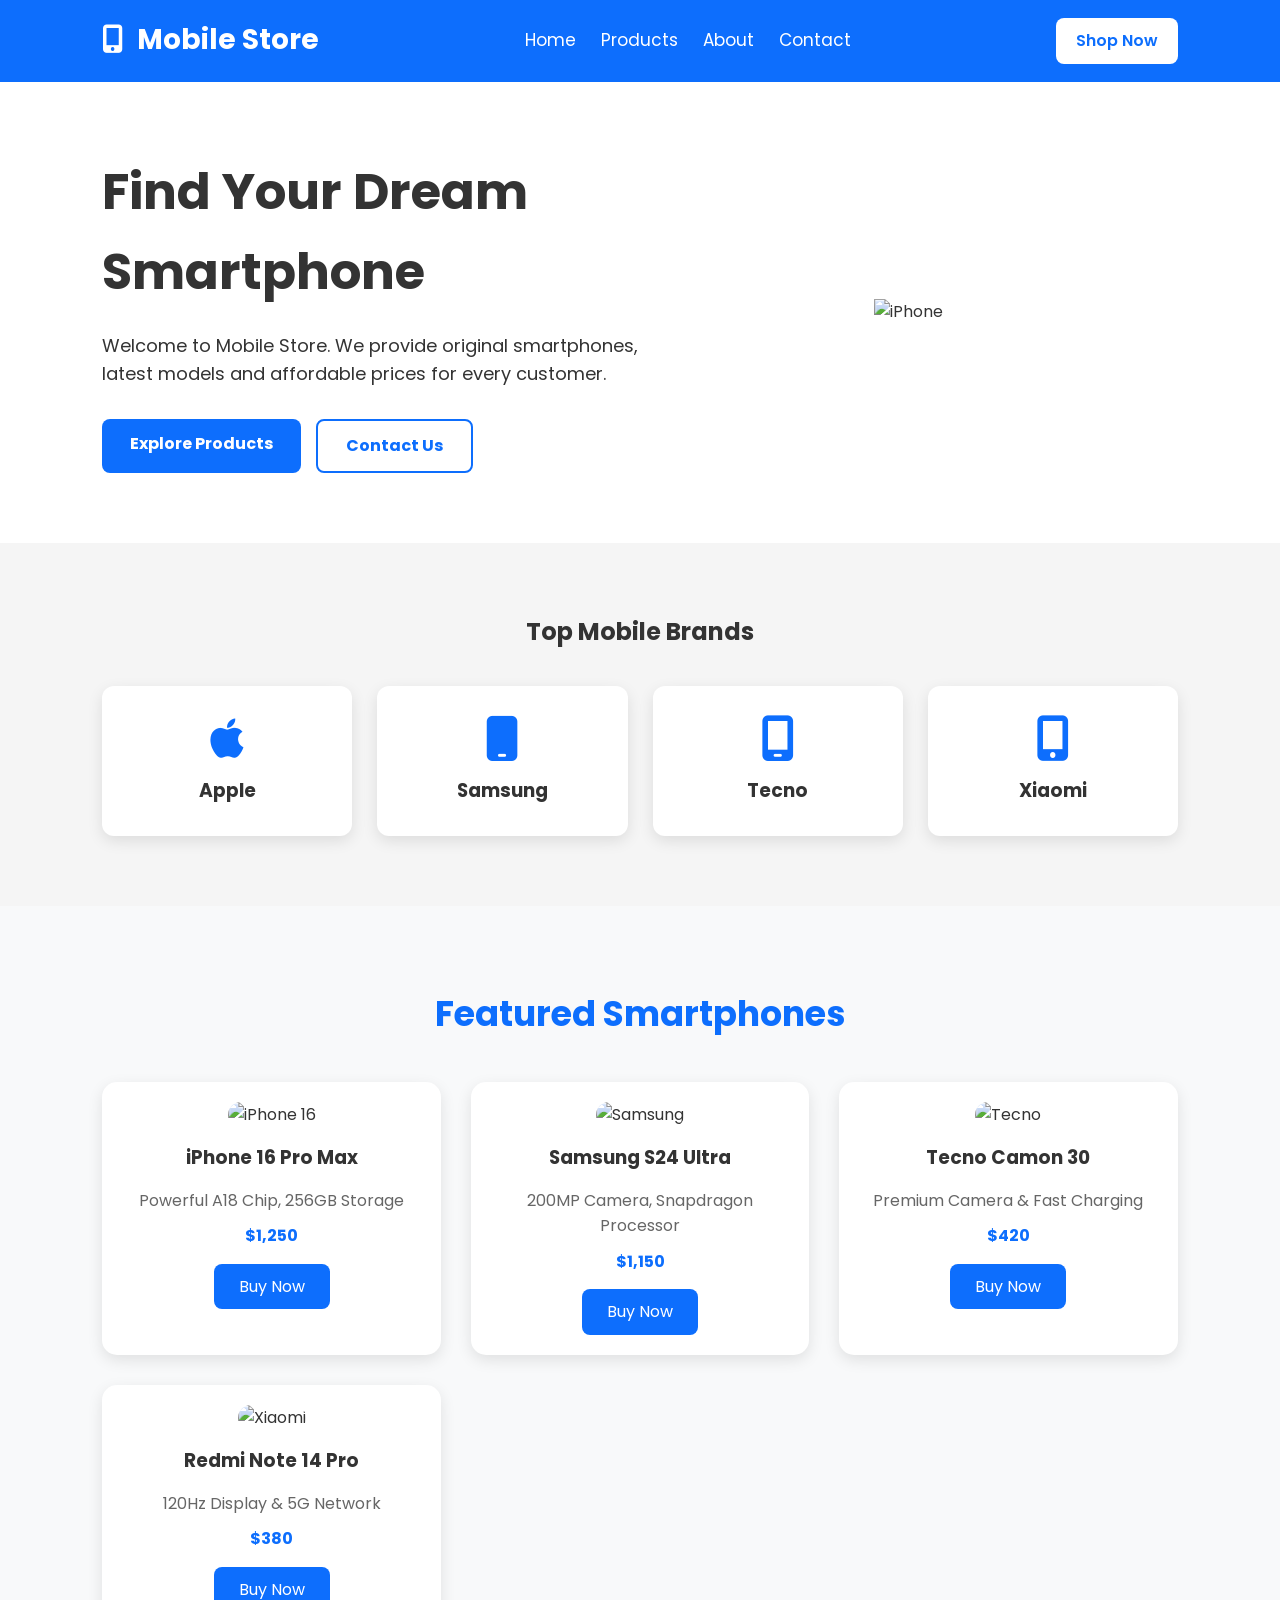
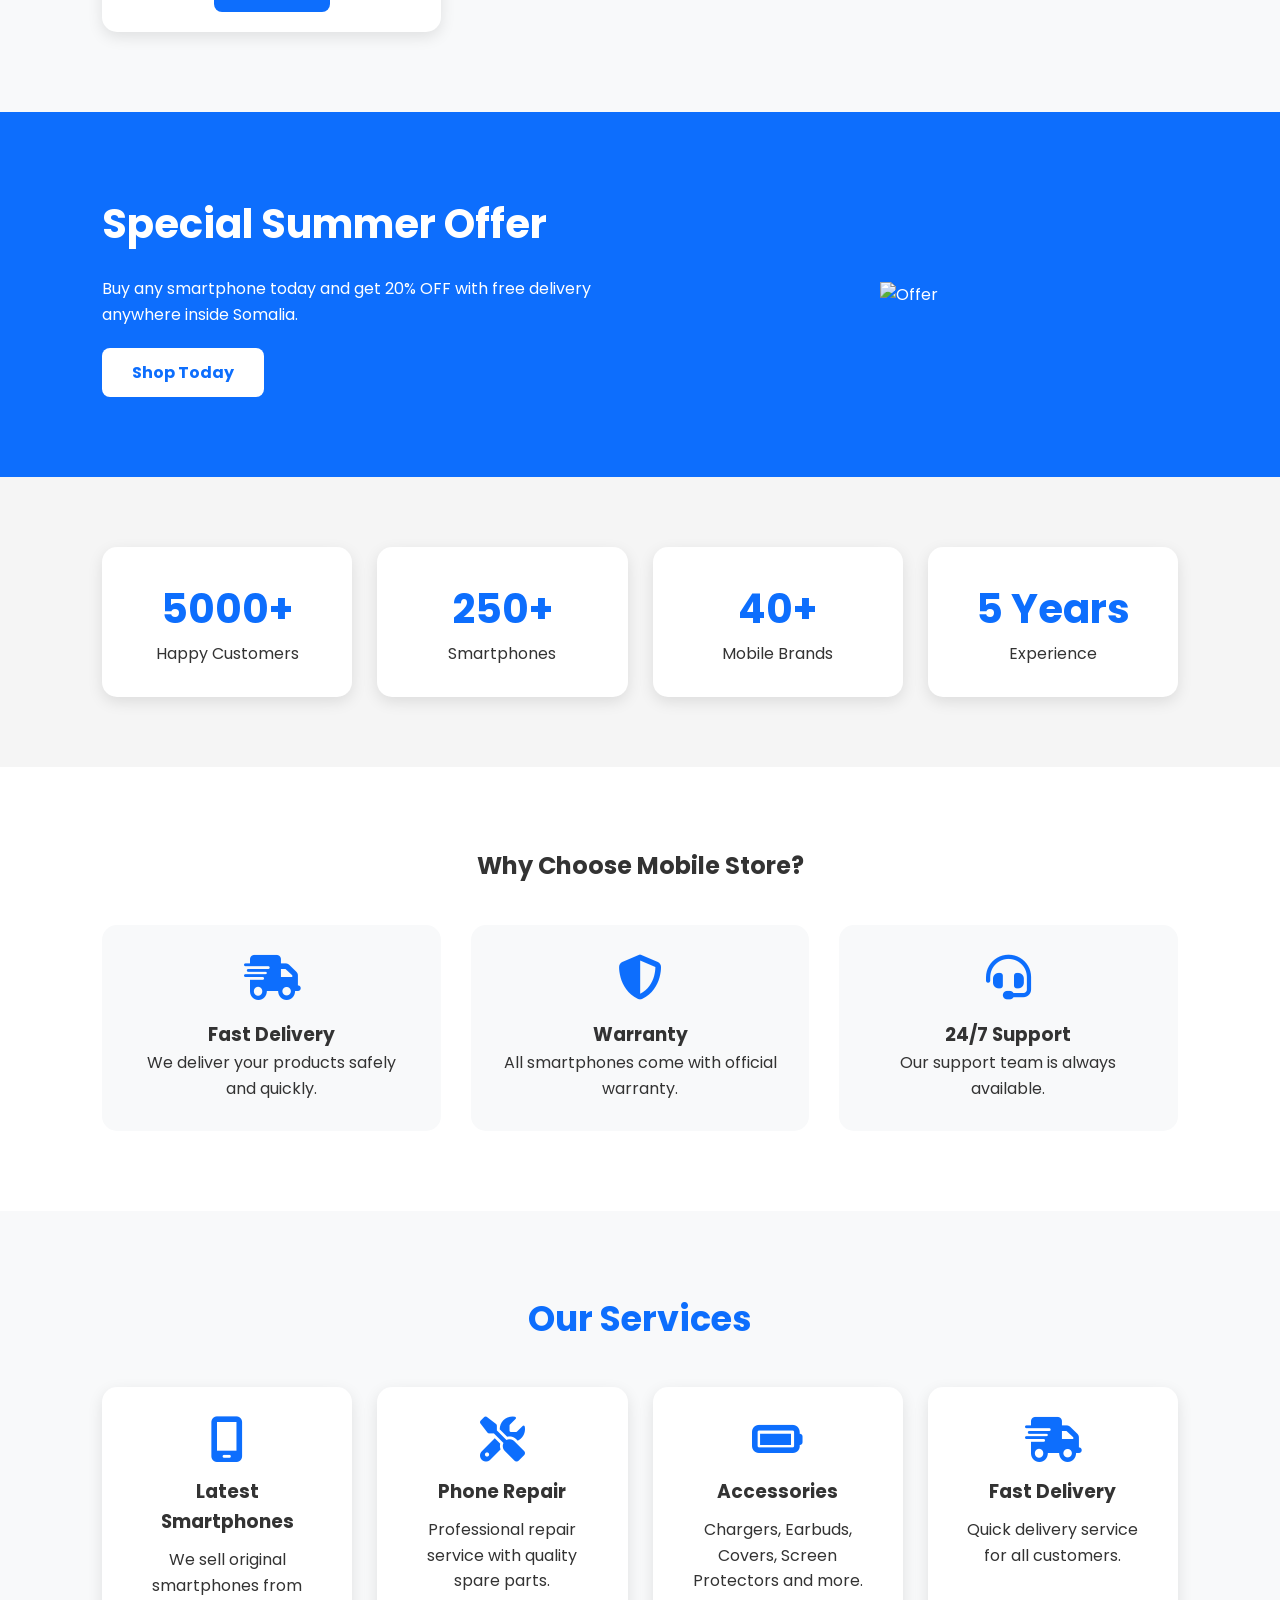
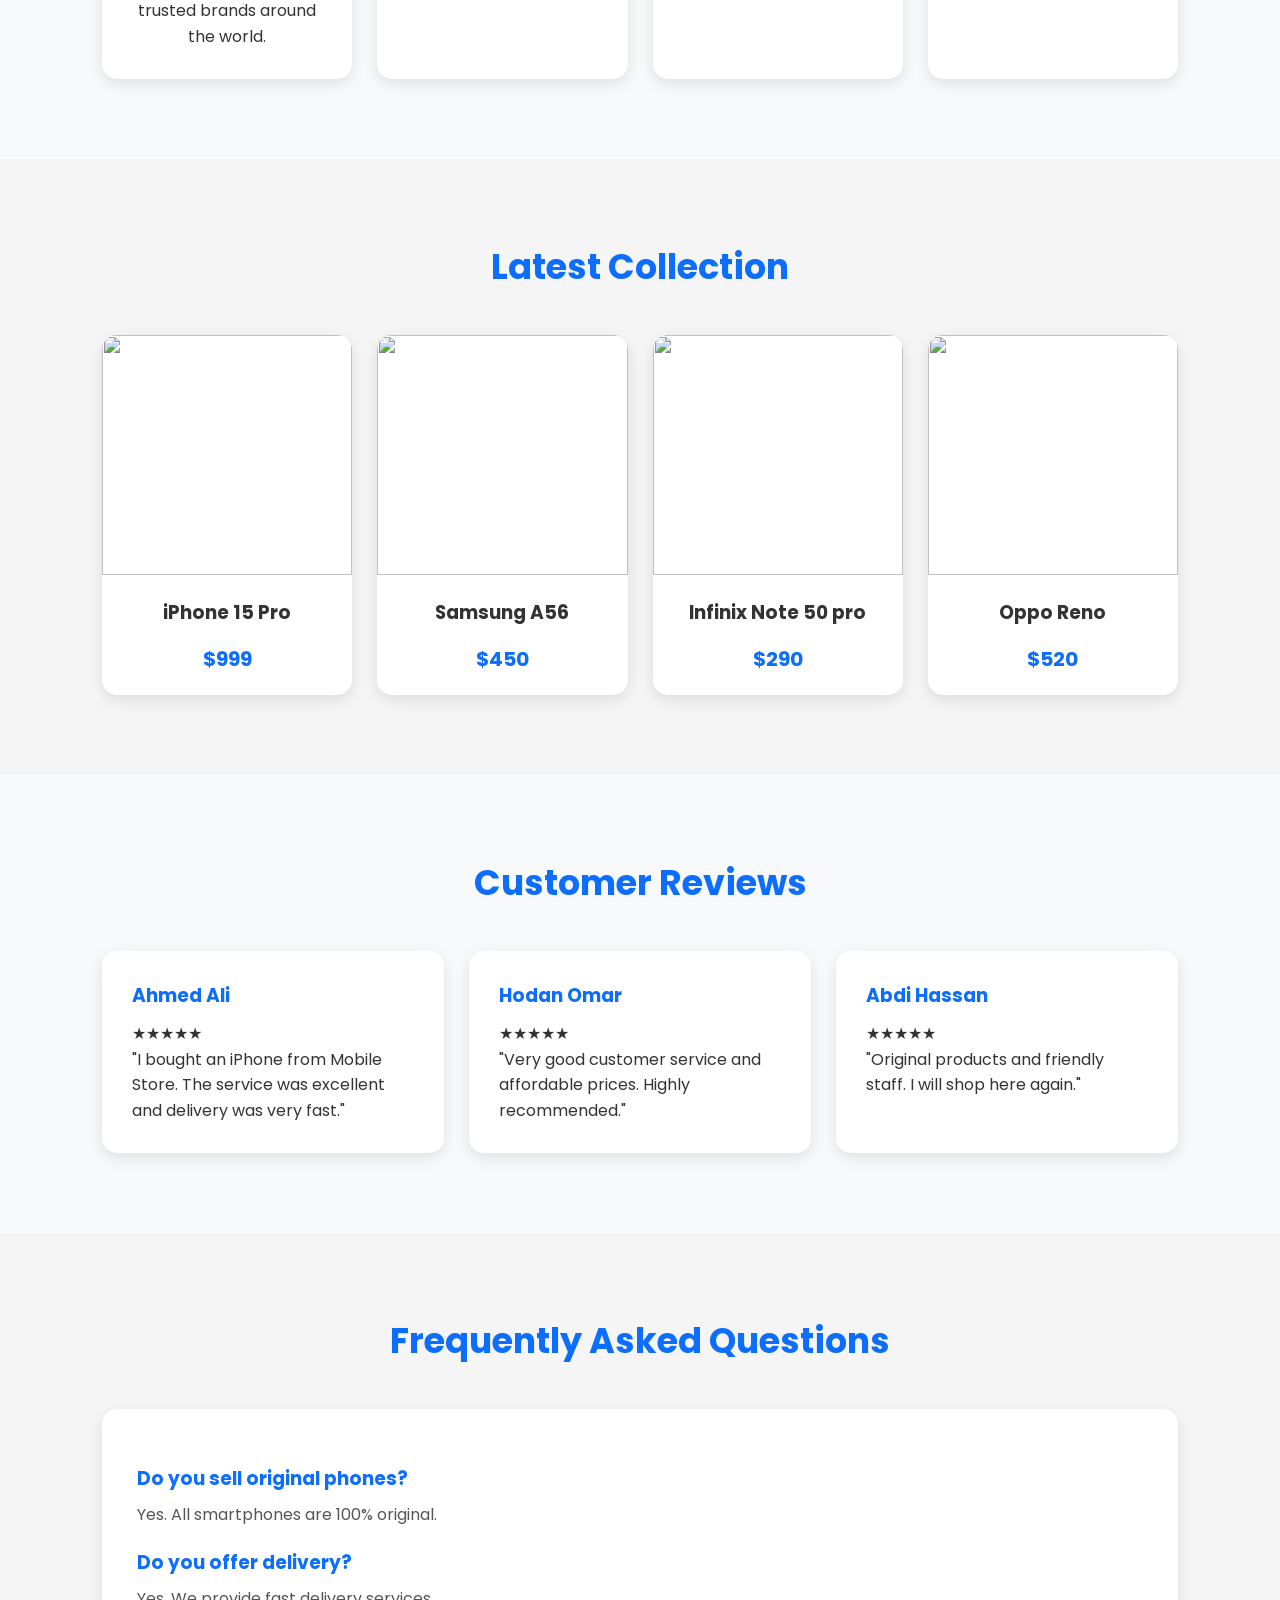
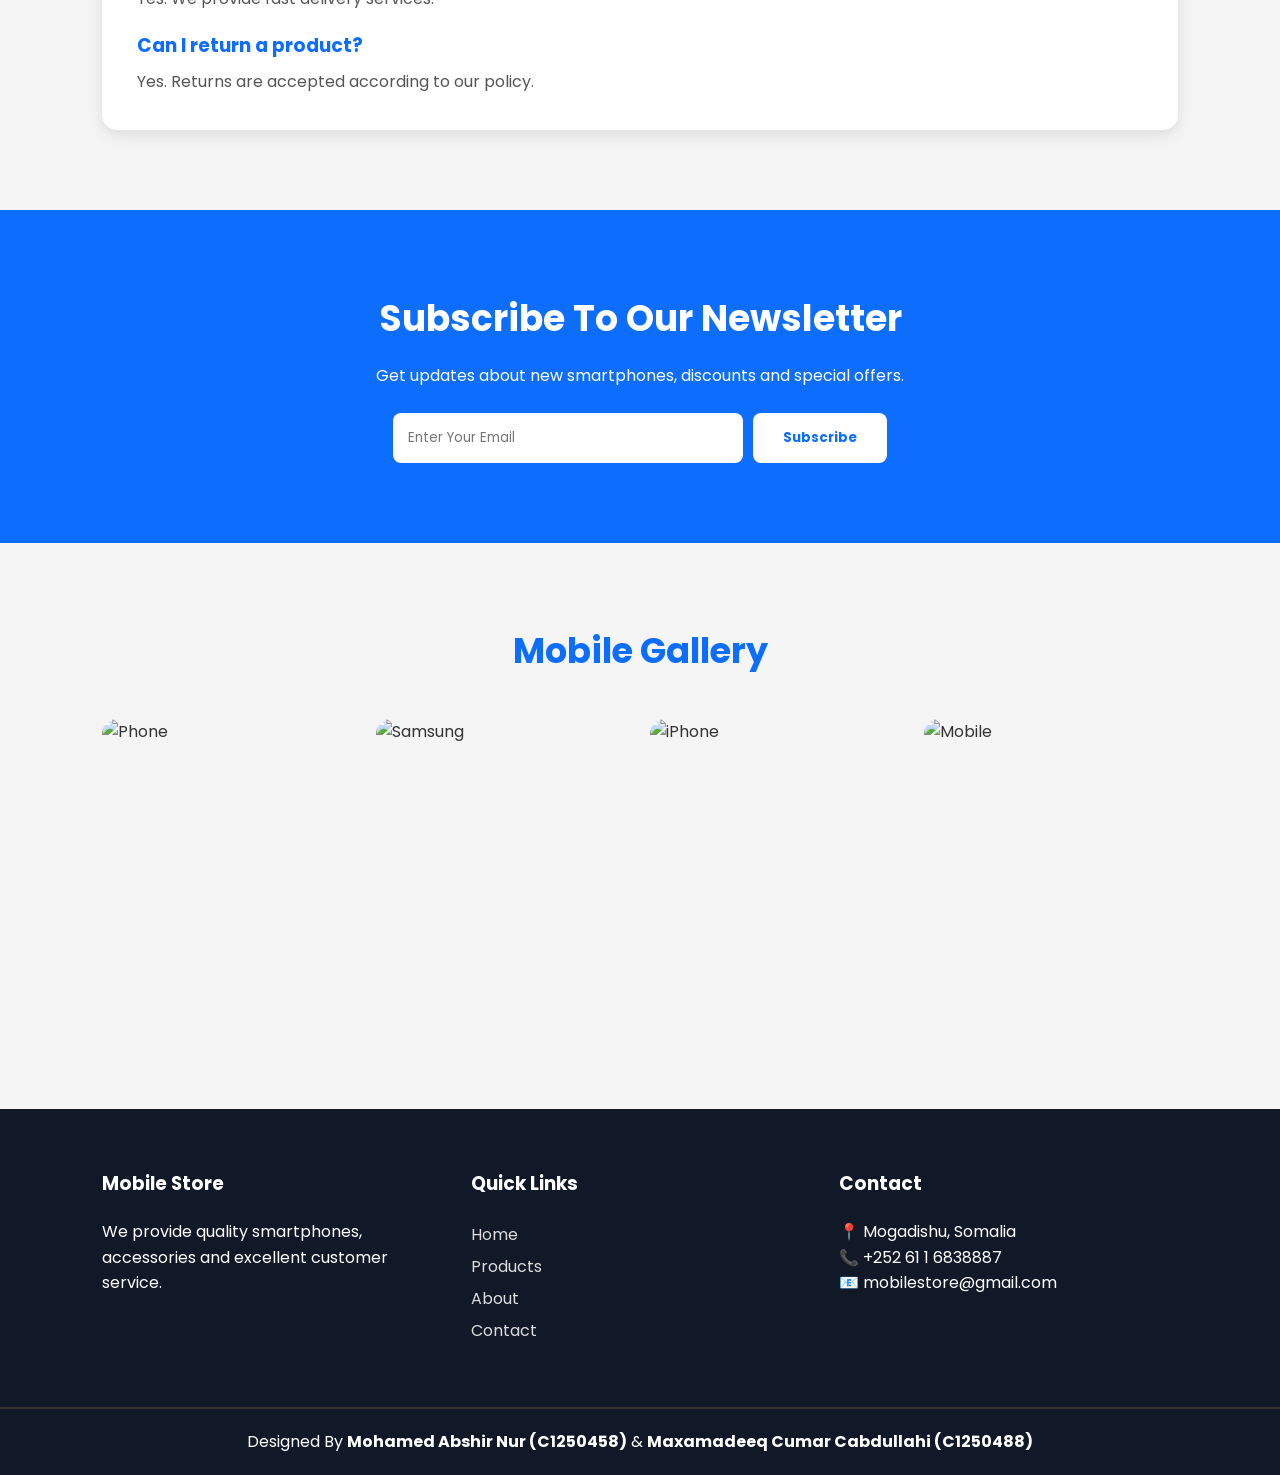
==== index.html @ 5a0fa1fb "Add files via upload" ====
<!DOCTYPE html>
<html lang="en">
<head>
<meta charset="UTF-8">
<meta name="viewport" content="width=device-width, initial-scale=1.0">
<title>Mobile Store</title>

<link rel="stylesheet" href="style.css">

<link rel="stylesheet"
href="https://cdnjs.cloudflare.com/ajax/libs/font-awesome/6.5.2/css/all.min.css">

<link href="https://fonts.googleapis.com/css2?family=Poppins:wght@300;400;500;600;700&display=swap" rel="stylesheet">

</head>

<body>

<header>

<nav class="navbar">

<div class="logo">
<i class="fa-solid fa-mobile-screen-button"></i>
<span>Mobile Store</span>
</div>

<ul class="nav-links">
<li><a href="index.html" class="active">Home</a></li>
<li><a href="product.html">Products</a></li>
<li><a href="about.html">About</a></li>
<li><a href="contact.html">Contact</a></li>
</ul>

<a href="#" class="shop-btn">Shop Now</a>

</nav>

</header>

<section class="hero">

<div class="hero-text">

<h1>Find Your Dream Smartphone</h1>

<p>
Welcome to Mobile Store.
We provide original smartphones,
latest models and affordable prices
for every customer.
</p>

<div class="hero-buttons">

<a href="products.html" class="btn1">
Explore Products
</a>

<a href="contact.html" class="btn2">
Contact Us
</a>

</div>

</div>

<div class="hero-image">

<img src="https://encrypted-tbn0.gstatic.com/images?q=tbn:ANd9GcT1o5pfvjphWF5N_njSOyQWa9ZmH_MAx1ksfqqLloJoWQ&s=10"
alt="iPhone">

</div>

</section>

<section class="brands">

<h2>Top Mobile Brands</h2>

<div class="brand-container">

<div class="brand-card">
<i class="fa-brands fa-apple"></i>
<h3>Apple</h3>
</div>

<div class="brand-card">
<i class="fa-solid fa-mobile"></i>
<h3>Samsung</h3>
</div>

<div class="brand-card">
<i class="fa-solid fa-mobile-screen"></i>
<h3>Tecno</h3>
</div>

<div class="brand-card">
<i class="fa-solid fa-mobile-screen-button"></i>
<h3>Xiaomi</h3>
</div>

</div>

</section>
<!-- Featured Products -->

<section class="featured">

<h2 class="title">Featured Smartphones</h2>

<div class="product-container">

<div class="product-card">
<img src="https://encrypted-tbn0.gstatic.com/images?q=tbn:ANd9GcTA6utcAiclLD188-bFXCuOmZmNAlYhPcqbZWGGLXpLig&s=10" alt="iPhone 16">
<h3>iPhone 16 Pro Max</h3>
<p>Powerful A18 Chip, 256GB Storage</p>
<h4>$1,250</h4>
<a href="#">Buy Now</a>
</div>

<div class="product-card">
<img src="https://encrypted-tbn0.gstatic.com/images?q=tbn:ANd9GcSDyJIItF3koOmUa5gOP3aw4y962pO18N9h50JCWTuDLA&s=10" alt="Samsung">
<h3>Samsung S24 Ultra</h3>
<p>200MP Camera, Snapdragon Processor</p>
<h4>$1,150</h4>
<a href="#">Buy Now</a>
</div>

<div class="product-card">
<img src="https://encrypted-tbn0.gstatic.com/images?q=tbn:ANd9GcTc1-bfsqWefikV1fNcRPxjEVhbMDOjki6LNqR72VAbdA&s=10" alt="Tecno">
<h3>Tecno Camon 30</h3>
<p>Premium Camera & Fast Charging</p>
<h4>$420</h4>
<a href="#">Buy Now</a>
</div>

<div class="product-card">
<img src="https://encrypted-tbn0.gstatic.com/images?q=tbn:ANd9GcSCX-Z4aLDzC3gC4LIA6TvxpnL-trvwCHJKA30U7T9P3A&s=10" alt="Xiaomi">
<h3>Redmi Note 14 Pro</h3>
<p>120Hz Display & 5G Network</p>
<h4>$380</h4>
<a href="#">Buy Now</a>
</div>

</div>

</section>

<!-- Special Offer -->

<section class="offer">

<div class="offer-text">

<h2>Special Summer Offer</h2>

<p>

Buy any smartphone today and get
20% OFF with free delivery anywhere
inside Somalia.

</p>

<a href="#" class="offer-btn">

Shop Today

</a>

</div>

<div class="offer-image">

<img src="images/offer-phone.png" alt="Offer">

</div>

</section>

<!-- Statistics -->

<section class="statistics">

<div class="stat-box">
<h2>5000+</h2>
<p>Happy Customers</p>
</div>

<div class="stat-box">
<h2>250+</h2>
<p>Smartphones</p>
</div>

<div class="stat-box">
<h2>40+</h2>
<p>Mobile Brands</p>
</div>

<div class="stat-box">
<h2>5 Years</h2>
<p>Experience</p>
</div>

</section>

<!-- Why Choose Us -->

<section class="why">

<h2>Why Choose Mobile Store?</h2>

<div class="why-container">

<div class="why-card">
<i class="fa-solid fa-truck-fast"></i>
<h3>Fast Delivery</h3>
<p>We deliver your products safely and quickly.</p>
</div>

<div class="why-card">
<i class="fa-solid fa-shield-halved"></i>
<h3>Warranty</h3>
<p>All smartphones come with official warranty.</p>
</div>

<div class="why-card">
<i class="fa-solid fa-headset"></i>
<h3>24/7 Support</h3>
<p>Our support team is always available.</p>
</div>

</div>

</section>
<!-- ================= OUR SERVICES ================= -->

<section class="services">

    <h2 class="title">Our Services</h2>

    <div class="service-container">

        <div class="service-card">
            <i class="fa-solid fa-mobile-screen"></i>
            <h3>Latest Smartphones</h3>
            <p>We sell original smartphones from trusted brands around the world.</p>
        </div>

        <div class="service-card">
            <i class="fa-solid fa-screwdriver-wrench"></i>
            <h3>Phone Repair</h3>
            <p>Professional repair service with quality spare parts.</p>
        </div>

        <div class="service-card">
            <i class="fa-solid fa-battery-full"></i>
            <h3>Accessories</h3>
            <p>Chargers, Earbuds, Covers, Screen Protectors and more.</p>
        </div>

        <div class="service-card">
            <i class="fa-solid fa-truck-fast"></i>
            <h3>Fast Delivery</h3>
            <p>Quick delivery service for all customers.</p>
        </div>

    </div>

</section>


<!-- ================= NEW COLLECTION ================= -->

<section class="collection">

<h2 class="title">Latest Collection</h2>

<div class="collection-container">

<div class="collection-card">
<img src="https://encrypted-tbn0.gstatic.com/images?q=tbn:ANd9GcQ3RO4V62Yq2c2jiem8KleIQAfxD8m0lmq2LmXID5oAaA&s=10" alt="">
<h3>iPhone 15 Pro</h3>
<p>$999</p>
</div>

<div class="collection-card">
<img src="https://encrypted-tbn0.gstatic.com/images?q=tbn:ANd9GcRacvQ5GcpS4K-RMIRQoFLlOnj5yqCPI9mdXqWt9tECqw&s=10" alt="">
<h3>Samsung A56</h3>
<p>$450</p>
</div>

<div class="collection-card">
<img src="https://encrypted-tbn0.gstatic.com/images?q=tbn:ANd9GcQieyVyvJhT3q1-ZOlVWKdBlMeZAMz9roibW9RGgz6ATA&s=10" alt="">
<h3>Infinix Note 50 pro</h3>
<p>$290</p>
</div>

<div class="collection-card">
<img src="https://encrypted-tbn0.gstatic.com/images?q=tbn:ANd9GcQrxvYeeBlUEE821P5uL-WCivao45-Gy1ZdBt-eLbF3RA&s=10" alt="">
<h3>Oppo Reno</h3>
<p>$520</p>
</div>

</div>

</section>


<!-- ================= CUSTOMER REVIEWS ================= -->

<section class="reviews">

<h2 class="title">Customer Reviews</h2>

<div class="review-container">

<div class="review-card">

<h3>Ahmed Ali</h3>

<p>
★★★★★
</p>

<p>
"I bought an iPhone from Mobile Store.
The service was excellent and delivery was very fast."
</p>

</div>

<div class="review-card">

<h3>Hodan Omar</h3>

<p>
★★★★★
</p>

<p>
"Very good customer service and affordable prices.
Highly recommended."
</p>

</div>

<div class="review-card">

<h3>Abdi Hassan</h3>

<p>
★★★★★
</p>

<p>
"Original products and friendly staff.
I will shop here again."
</p>

</div>

</div>

</section>


<!-- ================= FAQ ================= -->

<section class="faq">

<h2 class="title">Frequently Asked Questions</h2>

<div class="faq-box">

<h3>Do you sell original phones?</h3>
<p>Yes. All smartphones are 100% original.</p>

<h3>Do you offer delivery?</h3>
<p>Yes. We provide fast delivery services.</p>

<h3>Can I return a product?</h3>
<p>Yes. Returns are accepted according to our policy.</p>

</div>

</section>
<!-- ================= NEWSLETTER ================= -->

<section class="newsletter">

    <h2>Subscribe To Our Newsletter</h2>

    <p>
        Get updates about new smartphones, discounts and special offers.
    </p>

    <form>

        <input type="email"
        placeholder="Enter Your Email">

        <button type="submit">
            Subscribe
        </button>

    </form>

</section>

<!-- ================= GALLERY ================= -->

<section class="gallery">

    <h2 class="title">Mobile Gallery</h2>

    <div class="gallery-container">

        <img src="https://images.unsplash.com/photo-1511707171634-5f897ff02aa9?w=400" alt="Phone" >

        <img src="https://images.unsplash.com/photo-1598327105666-5b89351aff97?w=400" alt="Samsung">

        <img src="https://images.unsplash.com/photo-1510557880182-3d4d3cba35a5?w=400" alt="iPhone">

        <img src="https://images.unsplash.com/photo-1580910051074-3eb694886505?w=400" alt="Mobile">

    </div>

</section>

<!-- ================= FOOTER ================= -->

<footer>

<div class="footer-container">

<div>

<h3>Mobile Store</h3>

<p>

We provide quality smartphones,
accessories and excellent customer service.

</p>

</div>

<div>

<h3>Quick Links</h3>

<a href="index.html">Home</a><br>
<a href="product.html">Products</a><br>
<a href="about.html">About</a><br>
<a href="contact.html">Contact</a>

</div>

<div>

<h3>Contact</h3>

<p>📍 Mogadishu, Somalia</p>

<p>📞 +252 61 1 6838887</p>

<p>📧 mobilestore@gmail.com</p>

</div>

</div>

<hr>

<p style="text-align:center; padding:20px;">

Designed By

<b>Mohamed Abshir Nur (C1250458)</b>

&

<b>Maxamadeeq Cumar Cabdullahi (C1250488)</b>

</p>

</footer>

</body>
</html>
---- style.css ----
/* ===========================
   MOBILE STORE WEBSITE
=========================== */

*{
    margin:0;
    padding:0;
    box-sizing:border-box;
    font-family:'Poppins',sans-serif;
}

body{
    background:#f5f5f5;
    color:#333;
    line-height:1.6;
}

a{
    text-decoration:none;
}

ul{
    list-style:none;
}

/* ===========================
   NAVBAR
=========================== */

.navbar{
    display:flex;
    justify-content:space-between;
    align-items:center;
    padding:18px 8%;
    background:#0d6efd;
}

.logo{
    color:#fff;
    font-size:28px;
    font-weight:bold;
}

.logo i{
    margin-right:8px;
}

.nav-links{
    display:flex;
    gap:25px;
}

.nav-links a{
    color:#fff;
    font-size:17px;
    transition:.3s;
}
.nav-links a:hover,
.active{
    color:#ffd43b;
}

.shop-btn{
    background:#fff;
    color:#0d6efd;
    padding:10px 20px;
    border-radius:8px;
    font-weight:600;
}

.shop-btn:hover{
    background:#ffd43b;
}

/* ===========================
   HERO SECTION
=========================== */

.hero{
    display:flex;
    justify-content:space-between;
    align-items:center;
    padding:70px 8%;
    background:#ffffff;
    flex-wrap:wrap;
}

.hero-text{
    flex:1;
}

.hero-text h1{
    font-size:50px;
    margin-bottom:20px;
}

.hero-text p{
    margin-bottom:30px;
    font-size:18px;
}

.hero-buttons{
    display:flex;
    gap:15px;
}

.btn1,
.btn2{
    padding:12px 28px;
    border-radius:8px;
    font-weight:bold;
}

.btn1{
    background:#0d6efd;
    color:white;
}

.btn2{
    border:2px solid #0d6efd;
    color:#0d6efd;
}

.hero-image{
    flex:1;
    text-align:center;
}

.hero-image img{
    width:380px;
    max-width:100%;
}

/* ===========================
   BRANDS
=========================== */

.brands{
    padding:70px 8%;
    text-align:center;
}

.brand-container{
    display:grid;
    grid-template-columns:repeat(auto-fit,minmax(180px,1fr));
    gap:25px;
    margin-top:35px;
}

.brand-card{
    background:#fff;
    padding:30px;
    border-radius:12px;
    box-shadow:0 5px 15px rgba(0,0,0,.1);
    transition:.3s;
}

/* .brand-card:hover{
    transform:translateY(-8px);
} */

.brand-card i{
    font-size:45px;
    color:#0d6efd;
    margin-bottom:15px;
}
/* ===========================
   TITLES
=========================== */

.title{
    text-align:center;
    font-size:35px;
    margin-bottom:40px;
    color:#0d6efd;
}

/* ===========================
   FEATURED PRODUCTS
=========================== */

.featured{
    padding:80px 8%;
    background:#f8f9fa;
}

.product-container{
    display:grid;
    grid-template-columns:repeat(auto-fit,minmax(250px,1fr));
    gap:30px;
}

.product-card{
    background:#fff;
    border-radius:15px;
    overflow:hidden;
    box-shadow:0 5px 15px rgba(0,0,0,.1);
    text-align:center;
    padding:20px;
    transition:.3s;
}

.product-card:hover{
    transform:translateY(-10px);
}

.product-card img{
    width:100%;
    height:220px;
    object-fit:cover;
    border-radius:20px;
}

.product-card h3{
    margin:15px 0;
}

.product-card p{
    color:#666;
    margin-bottom:10px;
}

.product-card h4{
    color:#0d6efd;
    margin-bottom:15px;
}

.product-card a{
    display:inline-block;
    background:#0d6efd;
    color:#fff;
    padding:10px 25px;
    border-radius:8px;
}

/* ===========================
   OFFER
=========================== */

.offer{
    display:flex;
    justify-content:space-between;
    align-items:center;
    flex-wrap:wrap;
    padding:80px 8%;
    background:#0d6efd;
    color:#fff;
}

.offer-text{
    flex:1;
}

.offer-text h2{
    font-size:40px;
    margin-bottom:20px;
}

.offer-text p{
    margin-bottom:20px;
}

.offer-btn{
    display:inline-block;
    background:#fff;
    color:#0d6efd;
    padding:12px 30px;
    border-radius:8px;
    font-weight:bold;
}

.offer-image{
    flex:1;
    text-align:center;
}

.offer-image img{
    width:320px;
    max-width:100%;
}

/* ===========================
   STATISTICS
=========================== */

.statistics{
    display:grid;
    grid-template-columns:repeat(auto-fit,minmax(200px,1fr));
    gap:25px;
    padding:70px 8%;
    text-align:center;
}

.stat-box{
    background:#fff;
    padding:30px;
    border-radius:15px;
    box-shadow:0 5px 15px rgba(0,0,0,.1);
}

.stat-box h2{
    font-size:40px;
    color:#0d6efd;
}

/* ===========================
   WHY CHOOSE US
=========================== */

.why{
    padding:80px 8%;
    background:#fff;
}

.why h2{
    text-align:center;
    margin-bottom:40px;
}

.why-container{
    display:grid;
    grid-template-columns:repeat(auto-fit,minmax(250px,1fr));
    gap:30px;
}

.why-card{
    text-align:center;
    background:#f8f9fa;
    padding:30px;
    border-radius:15px;
    transition:.3s;
}

.why-card:hover{
    background:#0d6efd;
    color:#fff;
}

.why-card i{
    font-size:45px;
    color:#0d6efd;
    margin-bottom:20px;
}

.why-card:hover i{
    color:#fff;
}
/*=========================
  OUR SERVICES
=========================*/

.services{
    padding:80px 8%;
    background:#f8f9fa;
}

.service-container{
    display:grid;
    grid-template-columns:repeat(auto-fit,minmax(250px,1fr));
    gap:25px;
}

.service-card{
    background:#fff;
    padding:30px;
    border-radius:15px;
    text-align:center;
    box-shadow:0 5px 15px rgba(0,0,0,.1);
    transition:.4s;
}

.service-card:hover{
    transform:translateY(-10px);
}

.service-card i{
    font-size:45px;
    color:#0d6efd;
    margin-bottom:15px;
}

.service-card h3{
    margin-bottom:10px;
}

/*=========================
  COLLECTION
=========================*/

.collection{
    padding:80px 8%;
}

.collection-container{
    display:grid;
    grid-template-columns:repeat(auto-fit,minmax(220px,1fr));
    gap:25px;
}

.collection-card{
    background:#fff;
    border-radius:15px;
    overflow:hidden;
    text-align:center;
    box-shadow:0 5px 15px rgba(0,0,0,.1);
    transition:.4s;
}

.collection-card:hover{
    transform:scale(1.04);
}

.collection-card img{
    width:100%;
    height:240px;
    object-fit:cover;
}

.collection-card h3{
    margin:15px 0;
}

.collection-card p{
    color:#0d6efd;
    font-size:20px;
    font-weight:bold;
    margin-bottom:20px;
}

/*=========================
  REVIEWS
=========================*/

.reviews{
    padding:80px 8%;
    background:#f8f9fa;
}

.review-container{
    display:grid;
    grid-template-columns:repeat(auto-fit,minmax(280px,1fr));
    gap:25px;
}

.review-card{
    background:#fff;
    padding:30px;
    border-radius:15px;
    box-shadow:0 5px 15px rgba(0,0,0,.1);
}

.review-card h3{
    color:#0d6efd;
    margin-bottom:10px;
}

/*=========================
  FAQ
=========================*/

.faq{
    padding:80px 8%;
}

.faq-box{
    background:#fff;
    padding:35px;
    border-radius:15px;
    box-shadow:0 5px 15px rgba(0,0,0,.1);
}

.faq-box h3{
    color:#0d6efd;
    margin-top:20px;
}

.faq-box p{
    margin-top:8px;
    color:#555;
}
/*=========================
  NEWSLETTER
=========================*/

.newsletter{
    padding:80px 8%;
    background:#0d6efd;
    color:#fff;
    text-align:center;
}

.newsletter h2{
    font-size:36px;
    margin-bottom:15px;
}

.newsletter p{
    margin-bottom:25px;
}

.newsletter form{
    display:flex;
    justify-content:center;
    flex-wrap:wrap;
    gap:10px;
}

.newsletter input{
    width:350px;
    max-width:100%;
    padding:15px;
    border:none;
    border-radius:8px;
    outline:none;
}

.newsletter button{
    padding:15px 30px;
    border:none;
    border-radius:8px;
    background:#fff;
    color:#0d6efd;
    font-weight:bold;
    cursor:pointer;
}

/*=========================
  GALLERY
=========================*/

.gallery{
    padding:80px 8%;
}

.gallery-container{
    display:grid;
    grid-template-columns:repeat(auto-fit,minmax(250px,1fr));
    gap:20px;
}

.gallery-container img{
    width:100%;
    height:260px;
    object-fit:cover;
    border-radius:15px;
    transition:.4s;
}

.gallery-container img:hover{
    transform:scale(1.05);
}

/*=========================
  FOOTER
=========================*/

footer{
    background:#111827;
    color:white;
    margin-top:50px;
}

.footer-container{
    display:grid;
    grid-template-columns:repeat(auto-fit,minmax(250px,1fr));
    gap:30px;
    padding:60px 8%;
}

.footer-container h3{
    margin-bottom:20px;
}

.footer-container a{
    color:#ddd;
    line-height:2;
}

.footer-container a:hover{
    color:#0d6efd;
}

footer hr{
    border:1px solid #333;
}
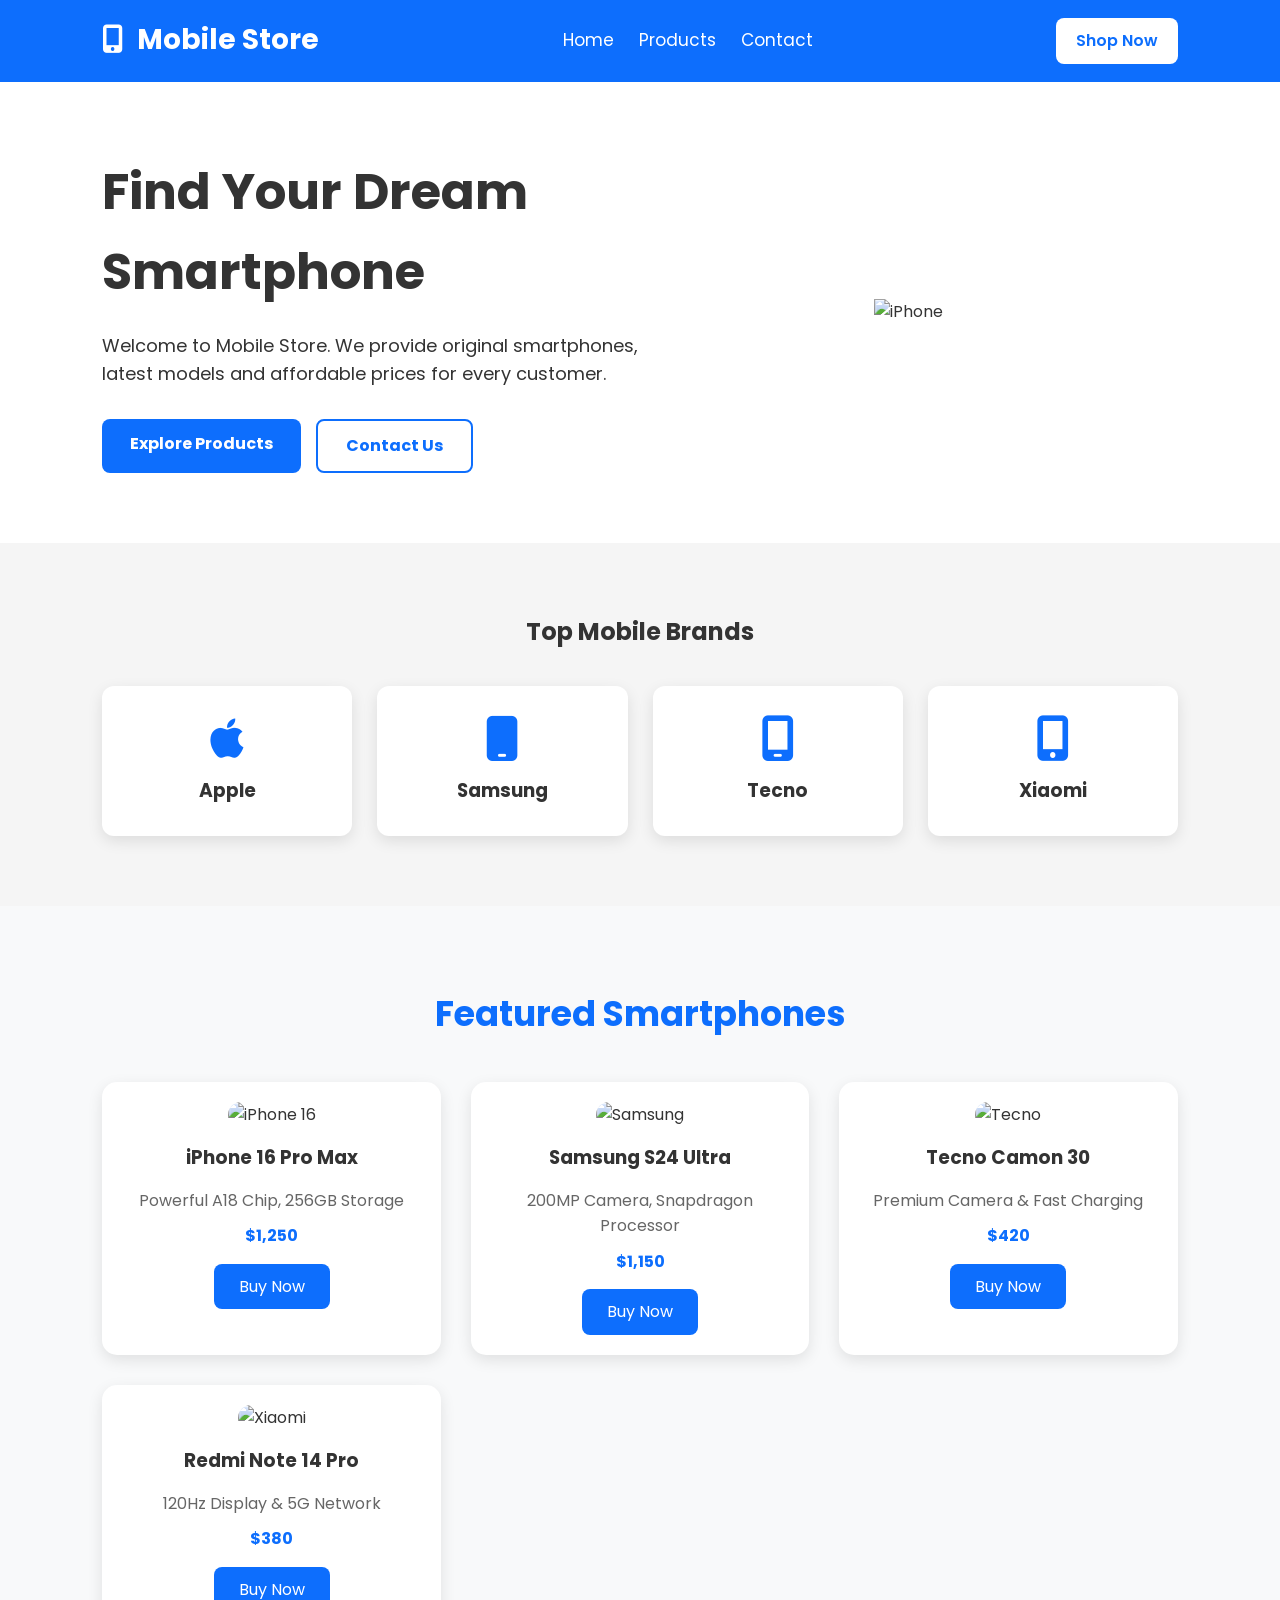
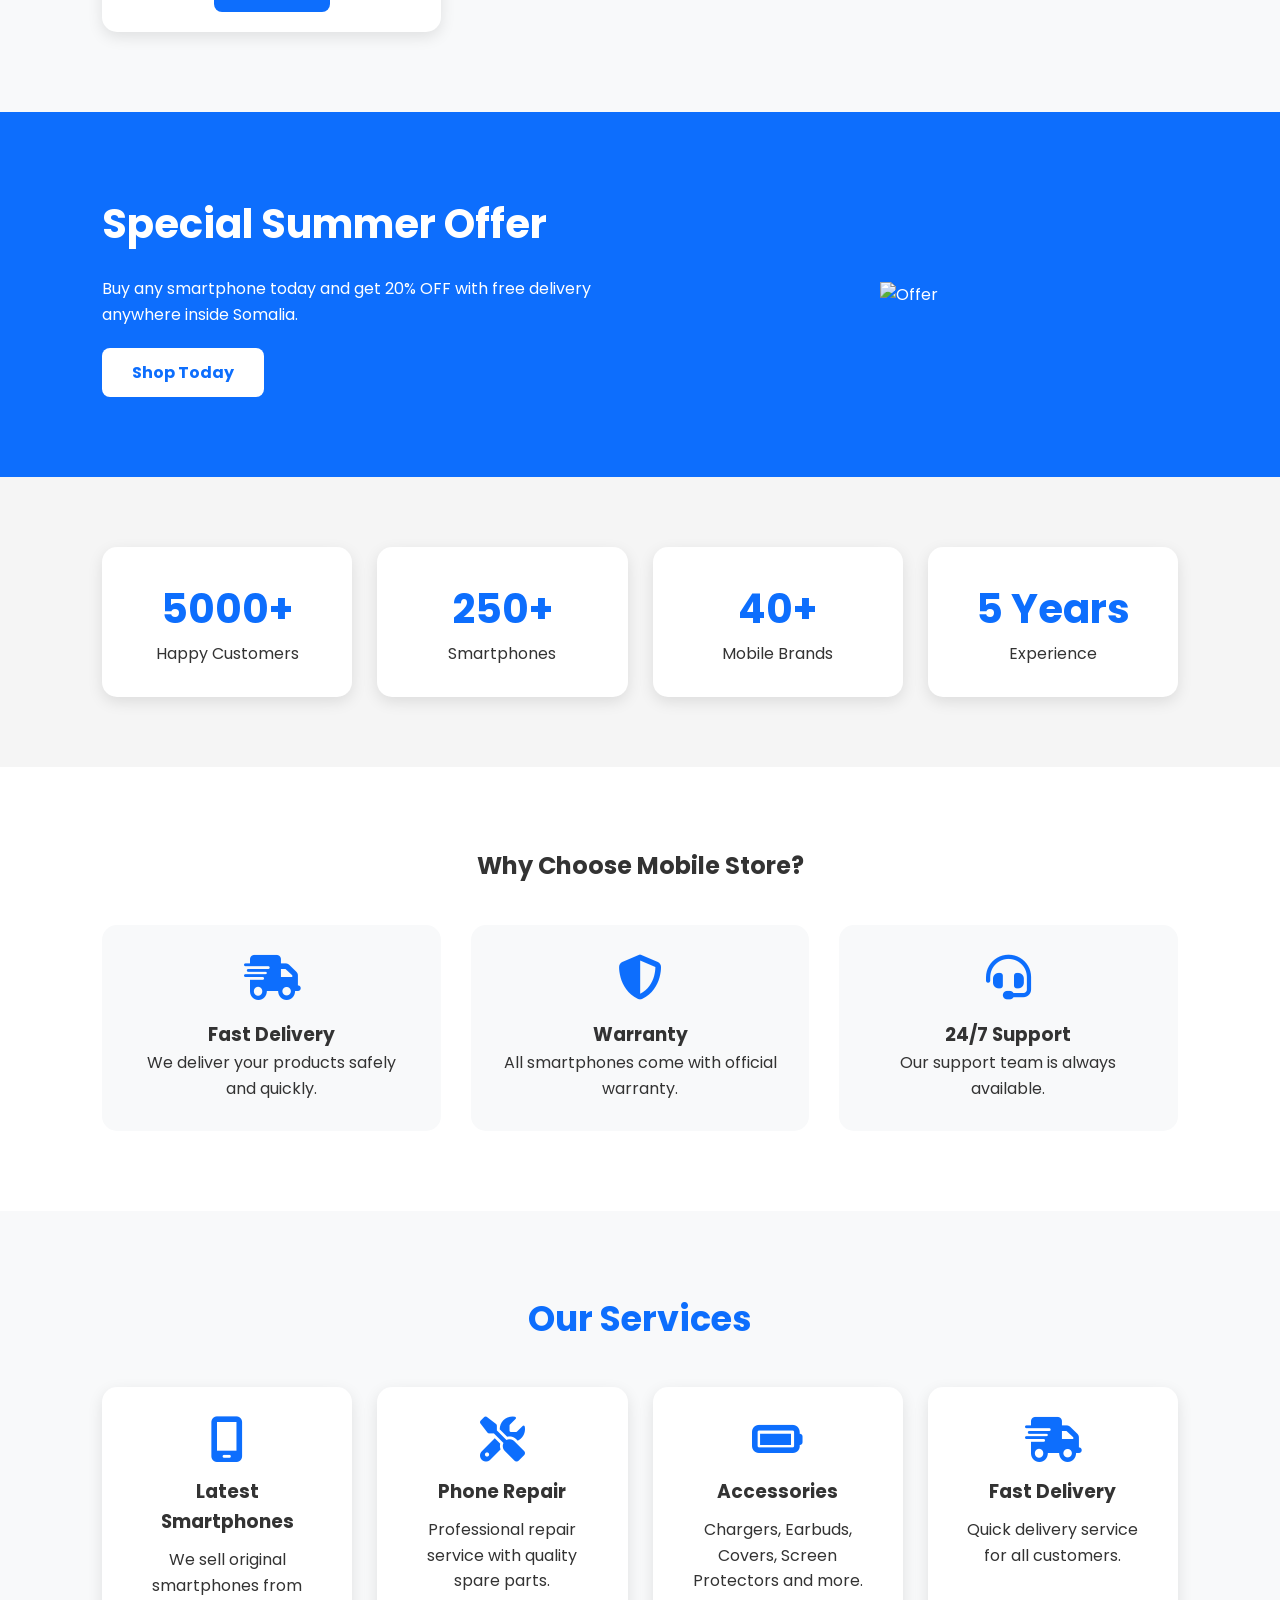
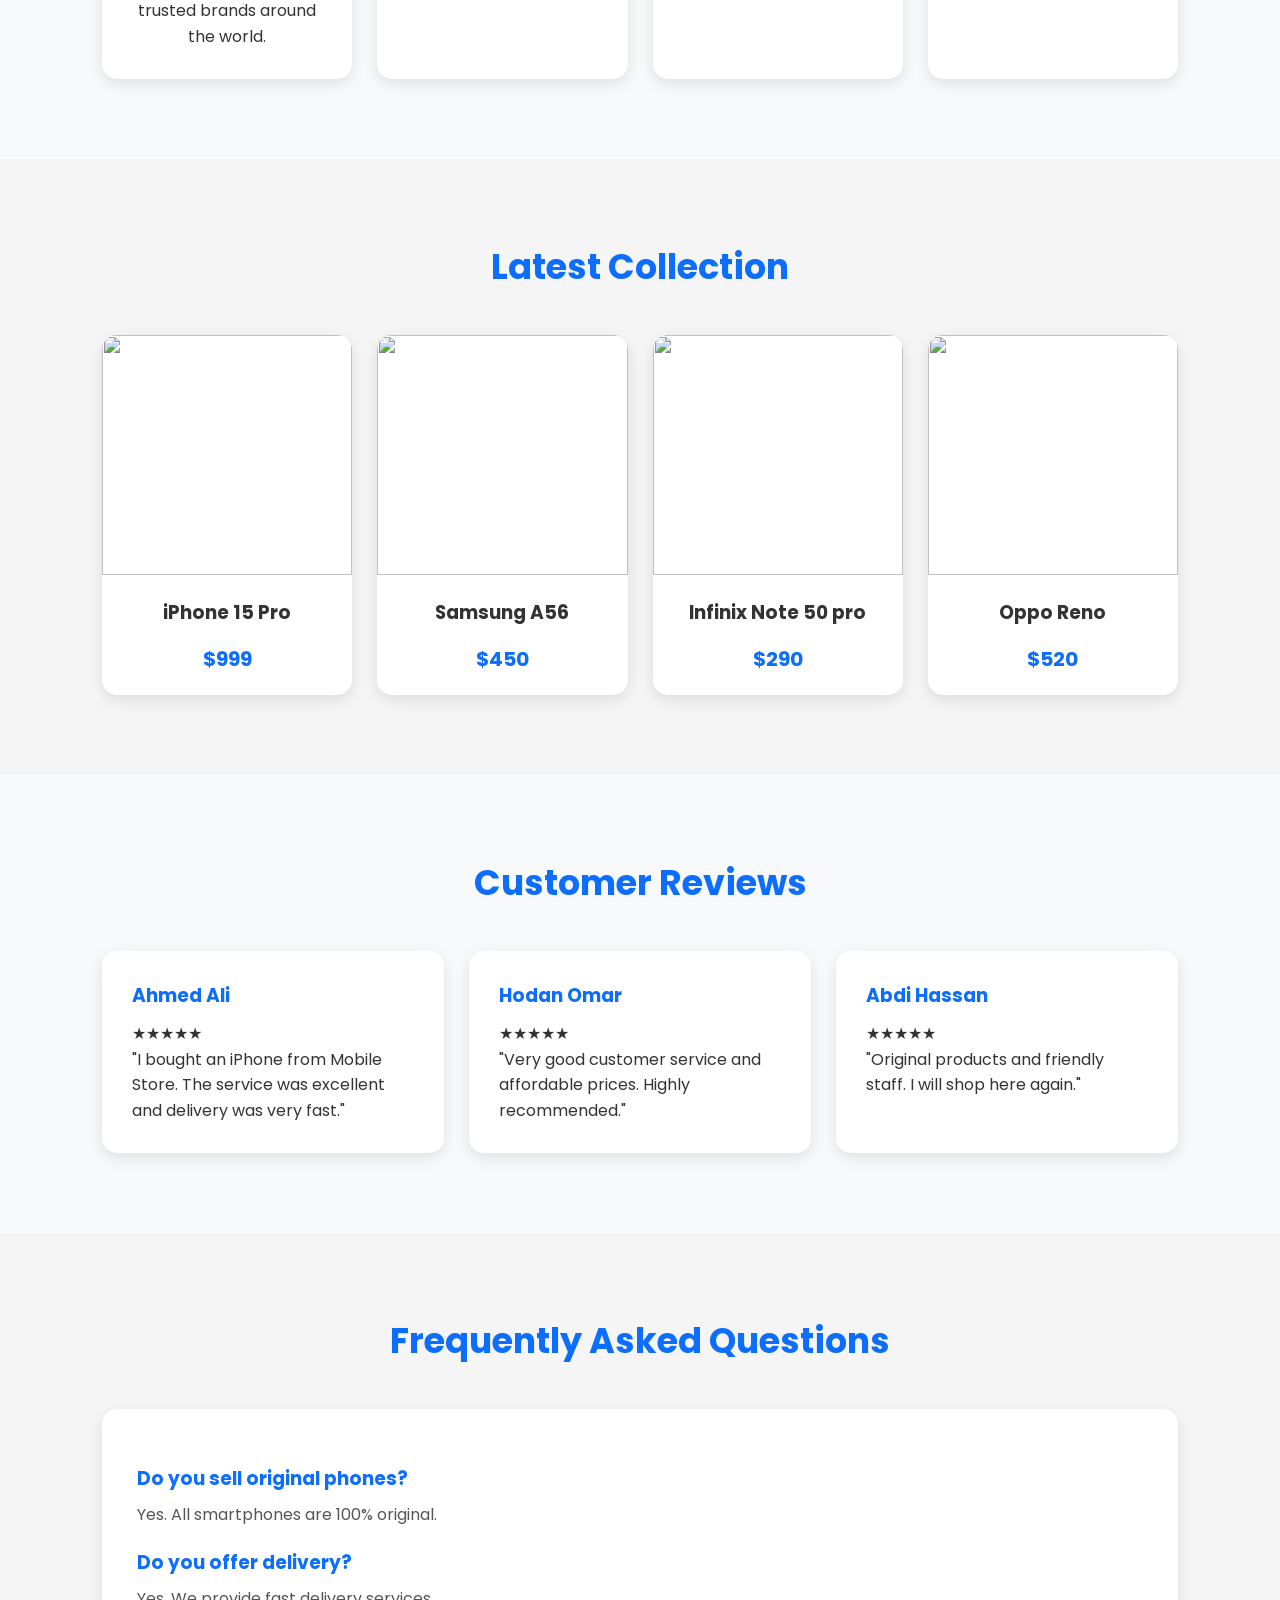
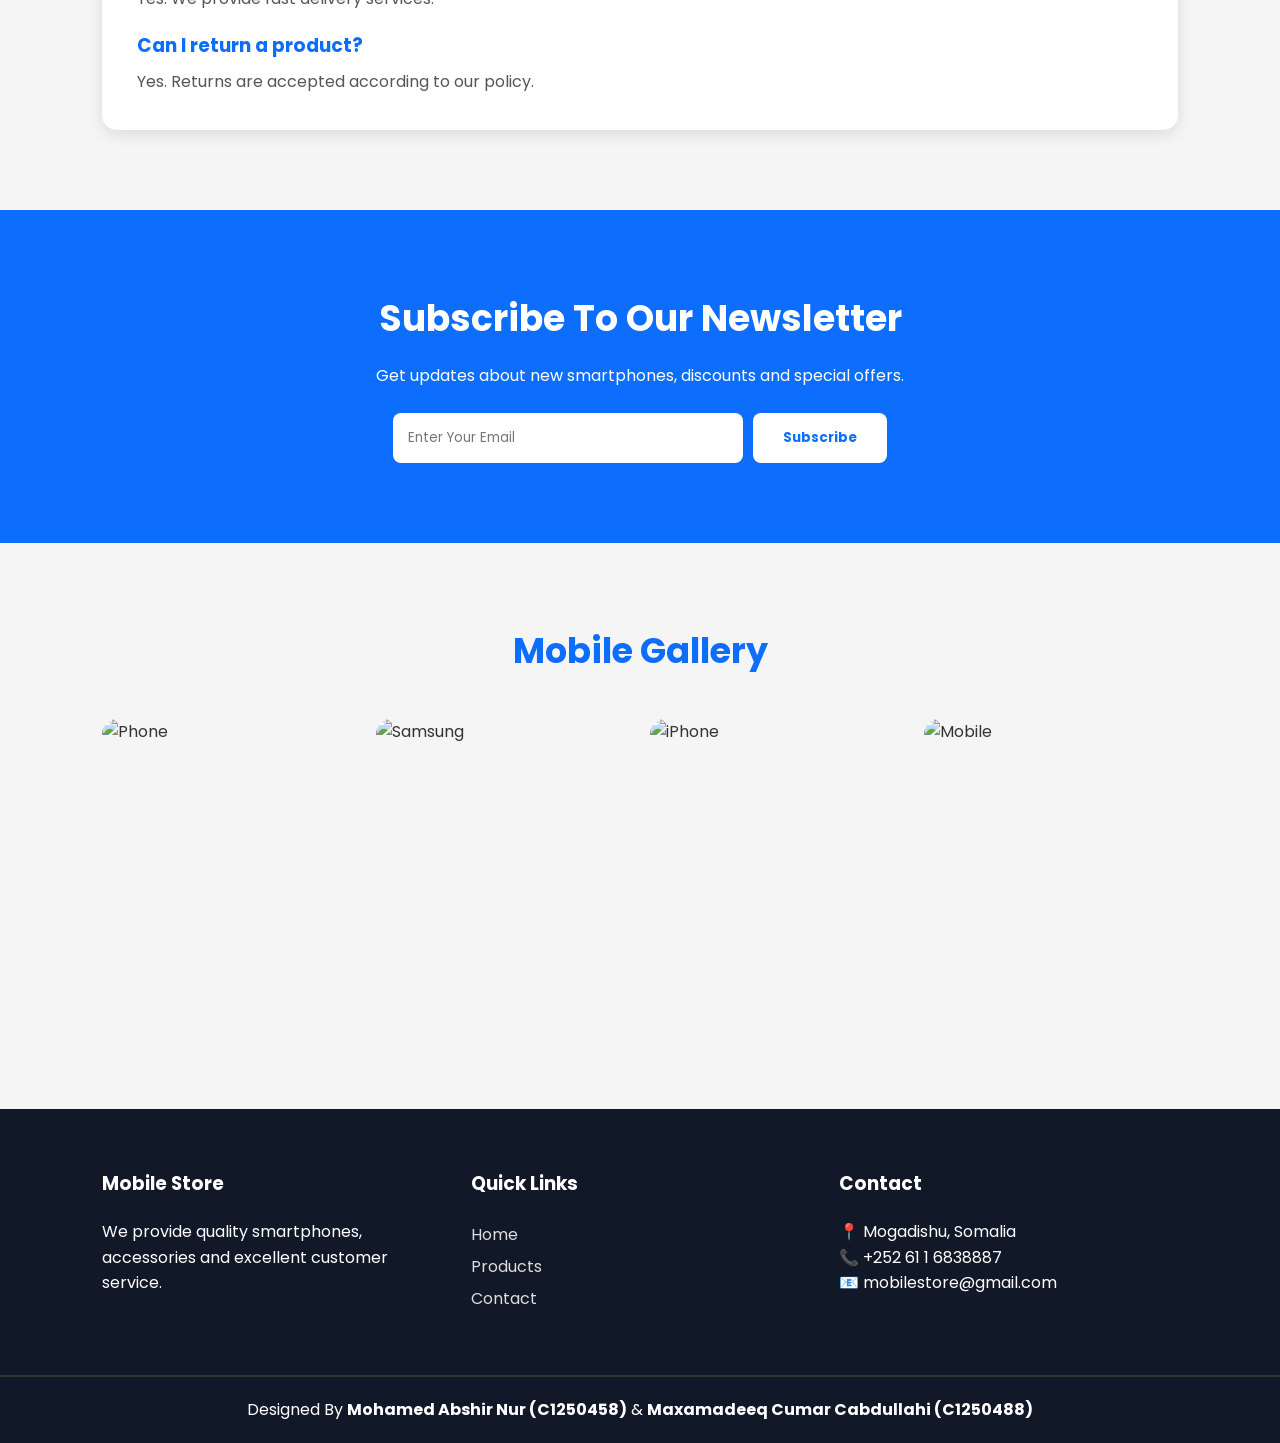
==== commit bca4b617: "Fix HTML encoding issues in index.html" ====
--- a/index.html
+++ b/index.html
@@ -28,7 +28,6 @@
 <ul class="nav-links">
 <li><a href="index.html" class="active">Home</a></li>
 <li><a href="product.html">Products</a></li>
-<li><a href="about.html">About</a></li>
 <li><a href="contact.html">Contact</a></li>
 </ul>
 
@@ -454,7 +453,6 @@
 
 <a href="index.html">Home</a><br>
 <a href="product.html">Products</a><br>
-<a href="about.html">About</a><br>
 <a href="contact.html">Contact</a>
 
 </div>
@@ -490,4 +488,4 @@
 </footer>
 
 </body>
-</html>+</html>
--- a/style.css
+++ b/style.css
@@ -155,9 +155,9 @@
     transition:.3s;
 }
 
-/* .brand-card:hover{
+.brand-card:hover{
     transform:translateY(-8px);
-} */
+}
 
 .brand-card i{
     font-size:45px;
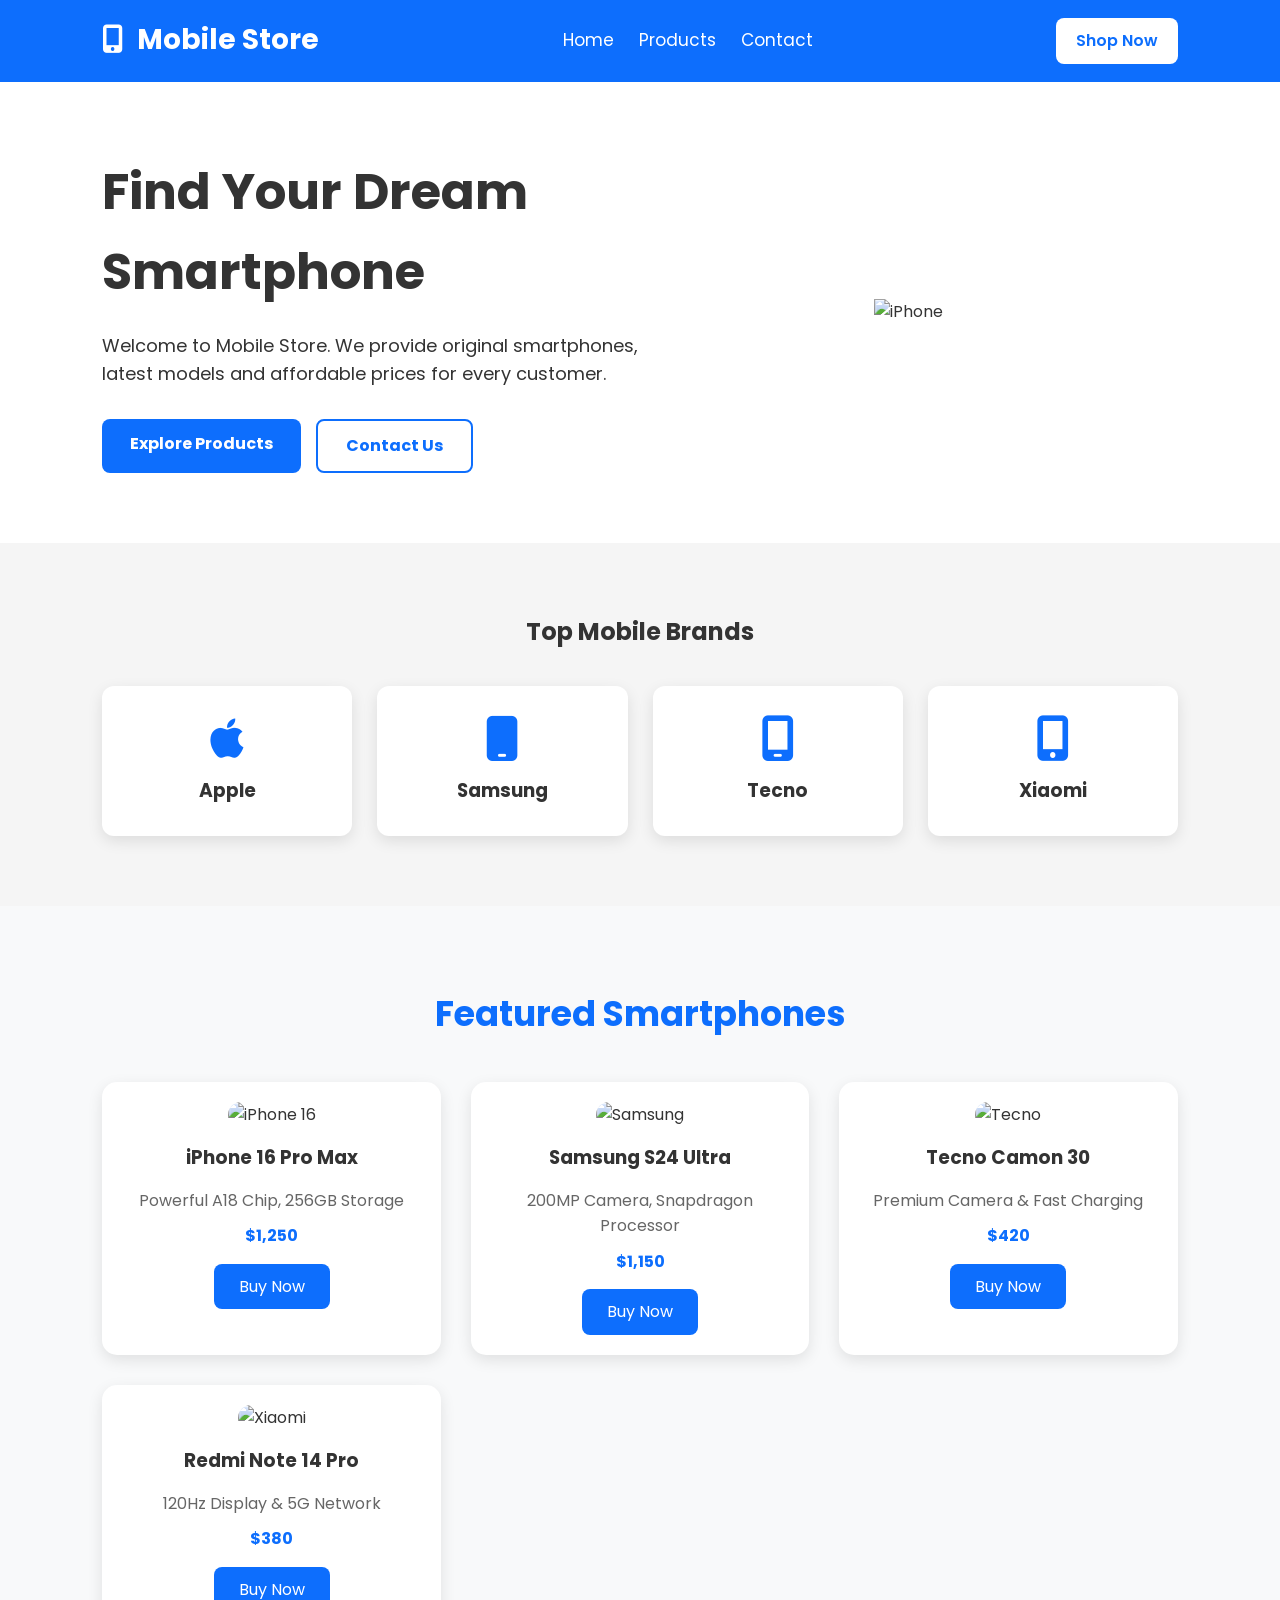
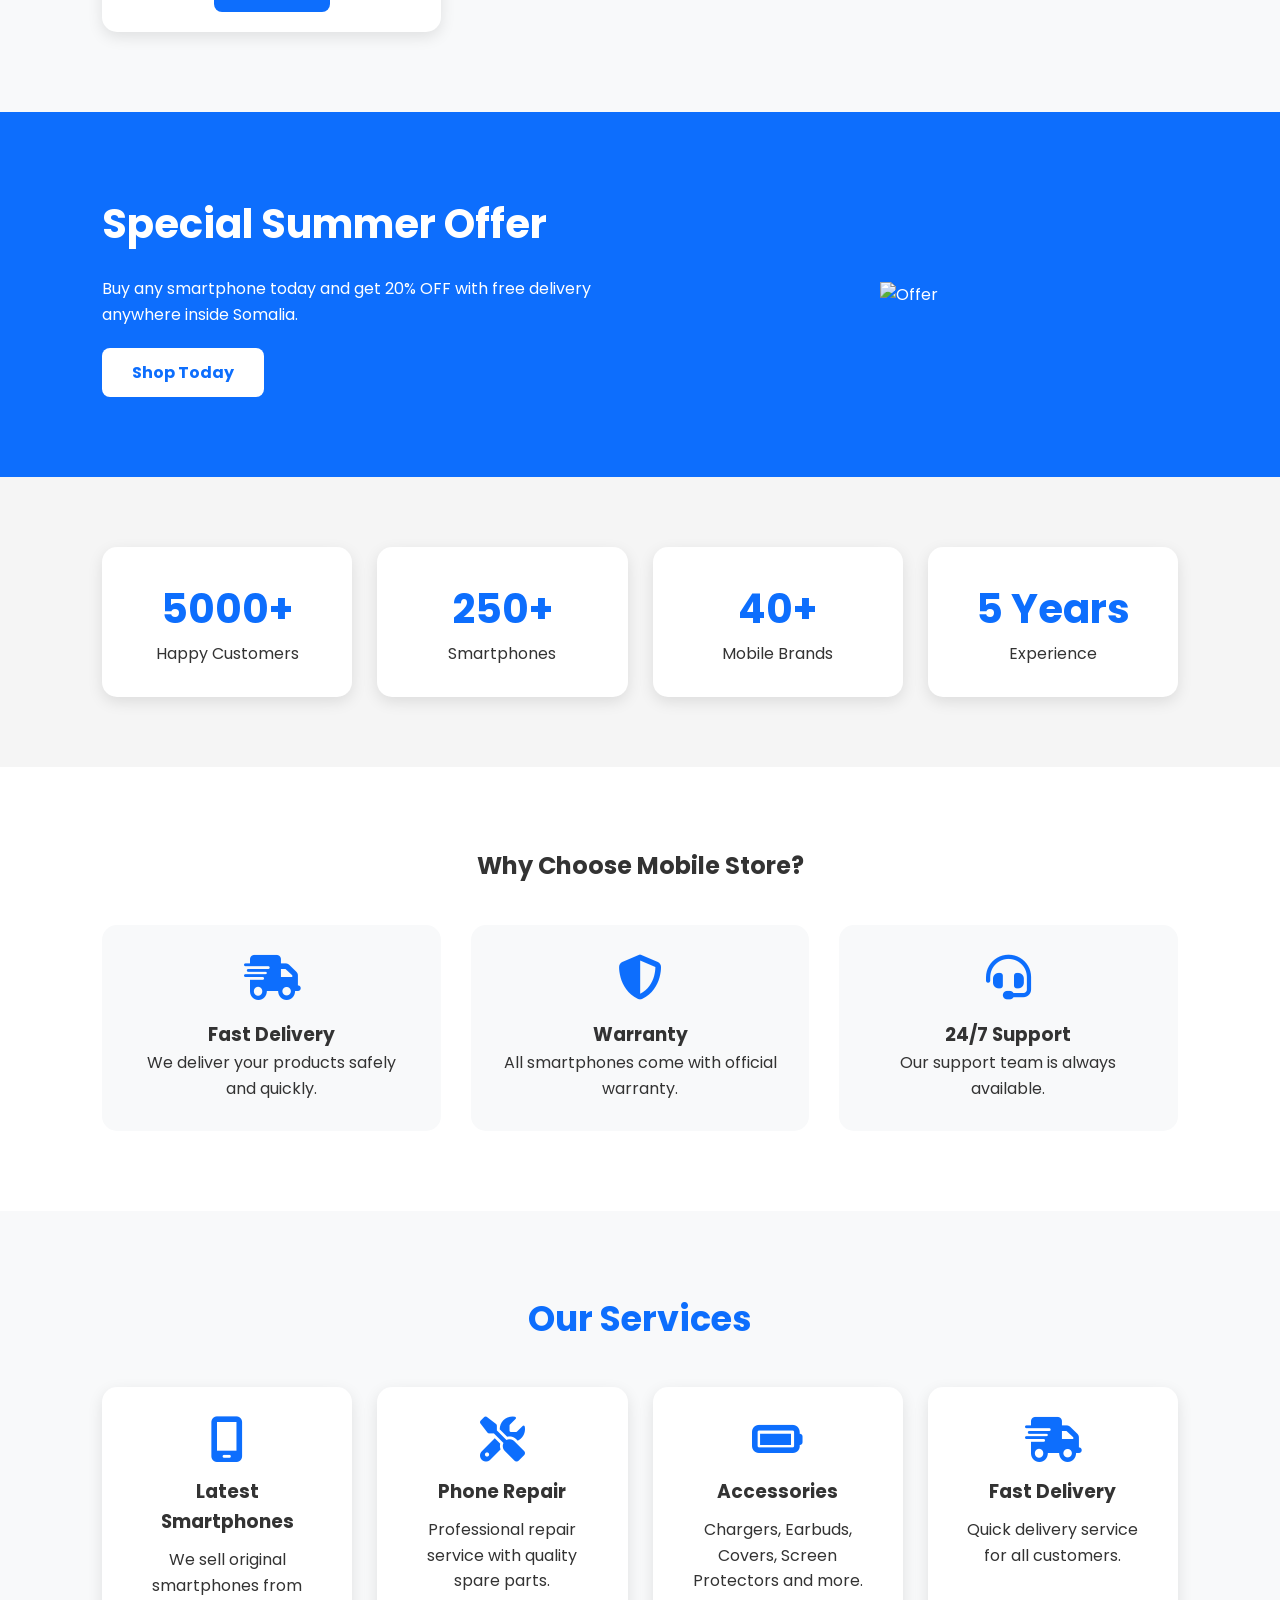
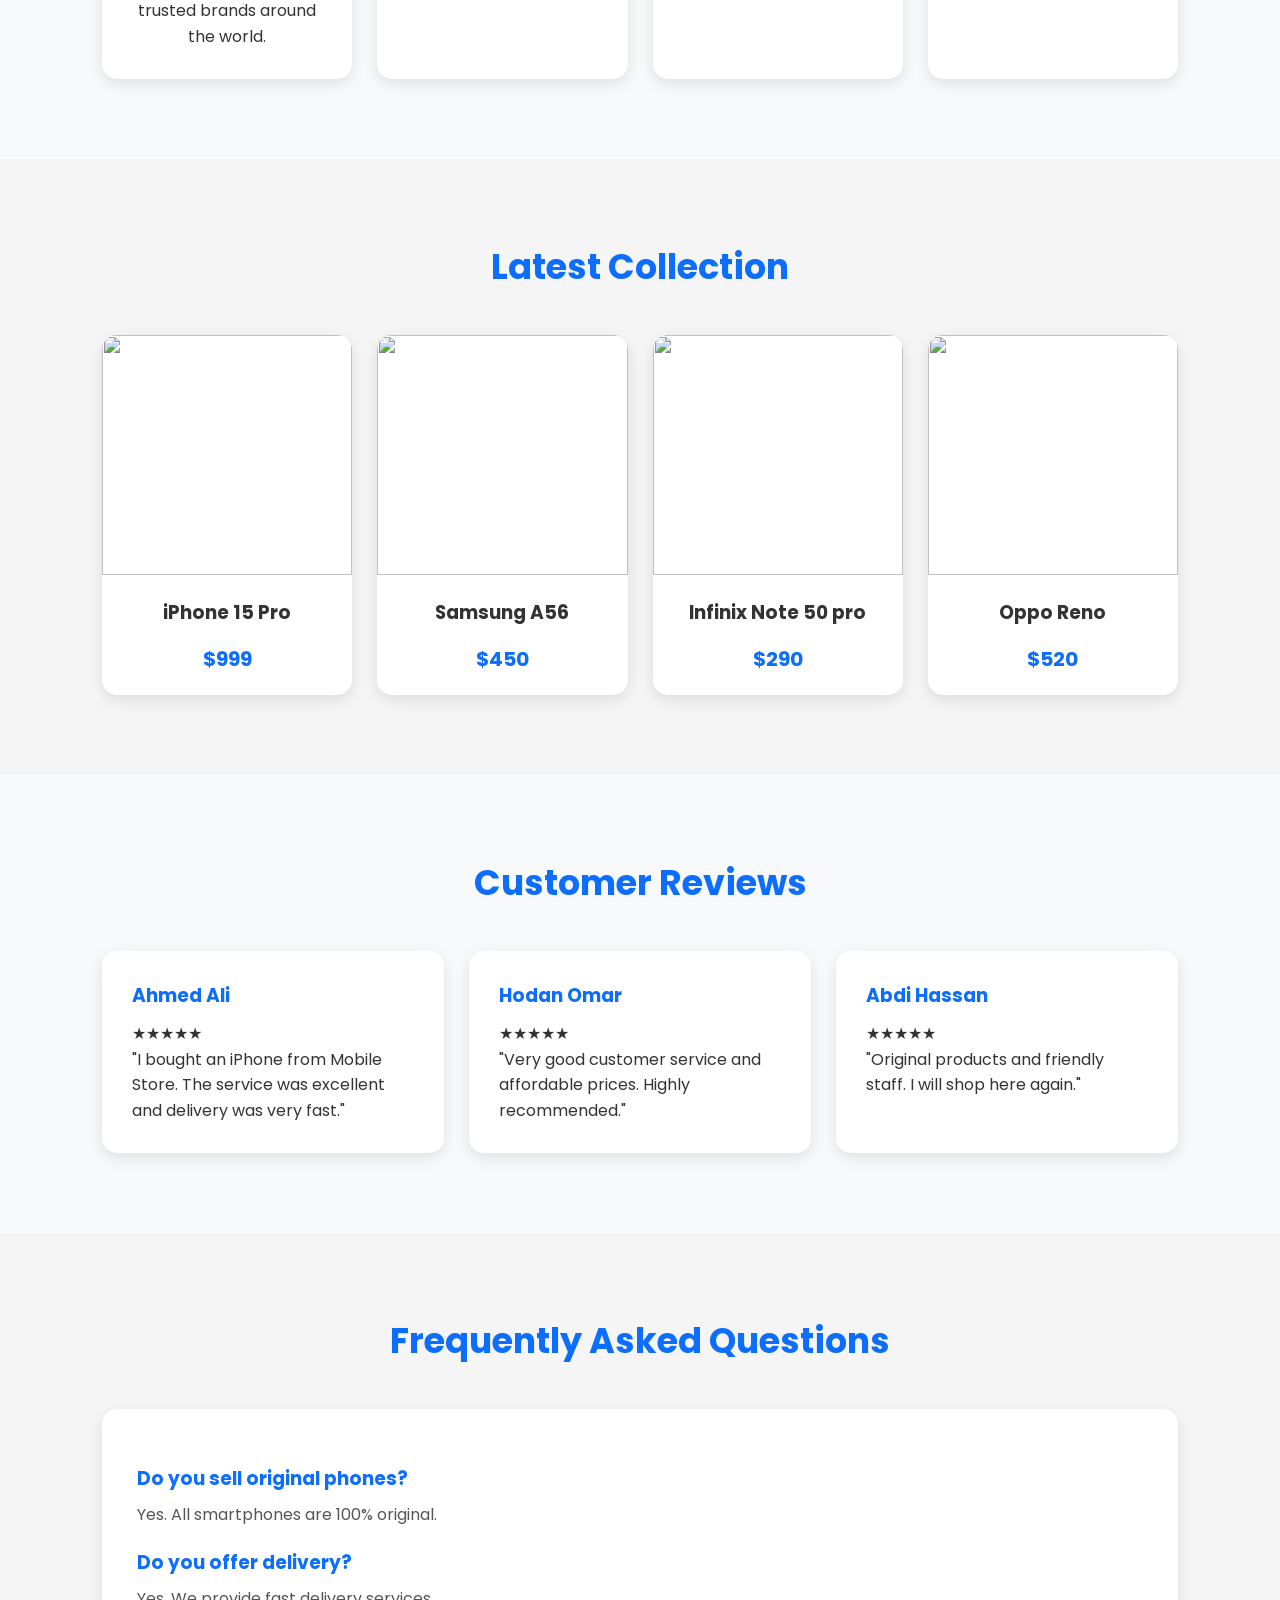
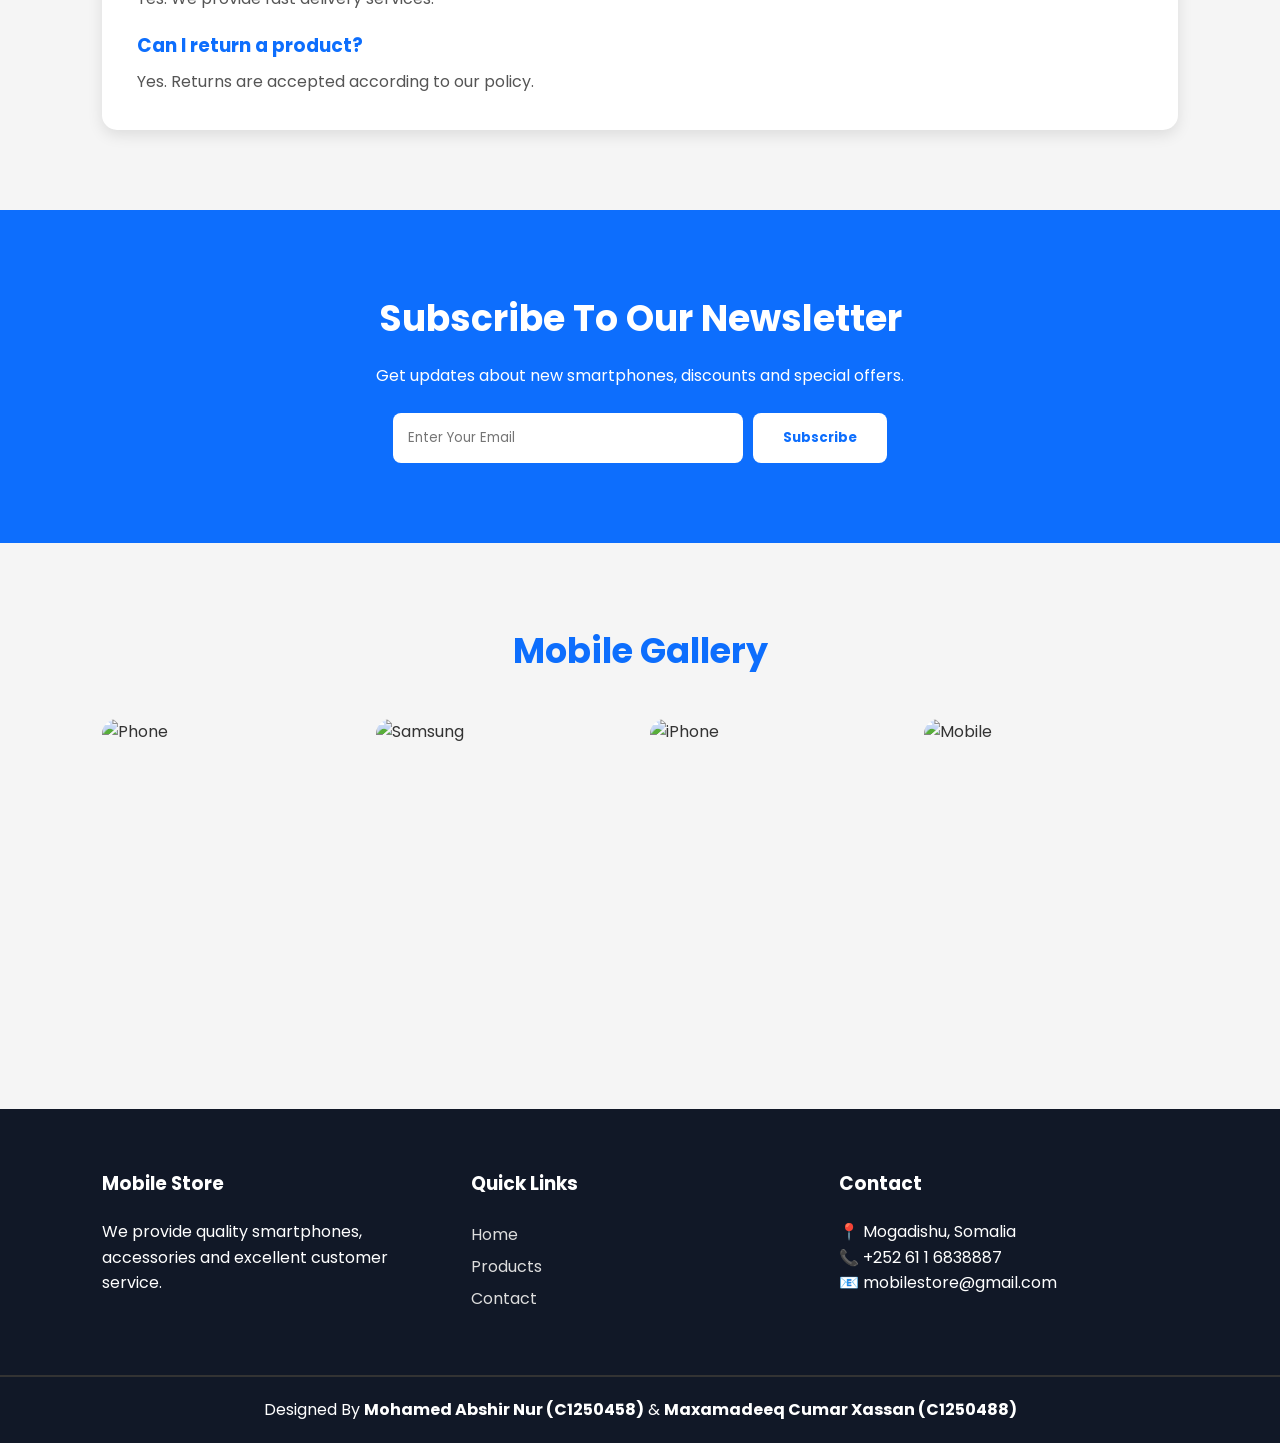
==== commit e9c9951c: "Update index.html" ====
--- a/index.html
+++ b/index.html
@@ -481,7 +481,7 @@
 
 &
 
-<b>Maxamadeeq Cumar Cabdullahi (C1250488)</b>
+<b>Maxamadeeq Cumar Xassan (C1250488)</b>
 
 </p>
 
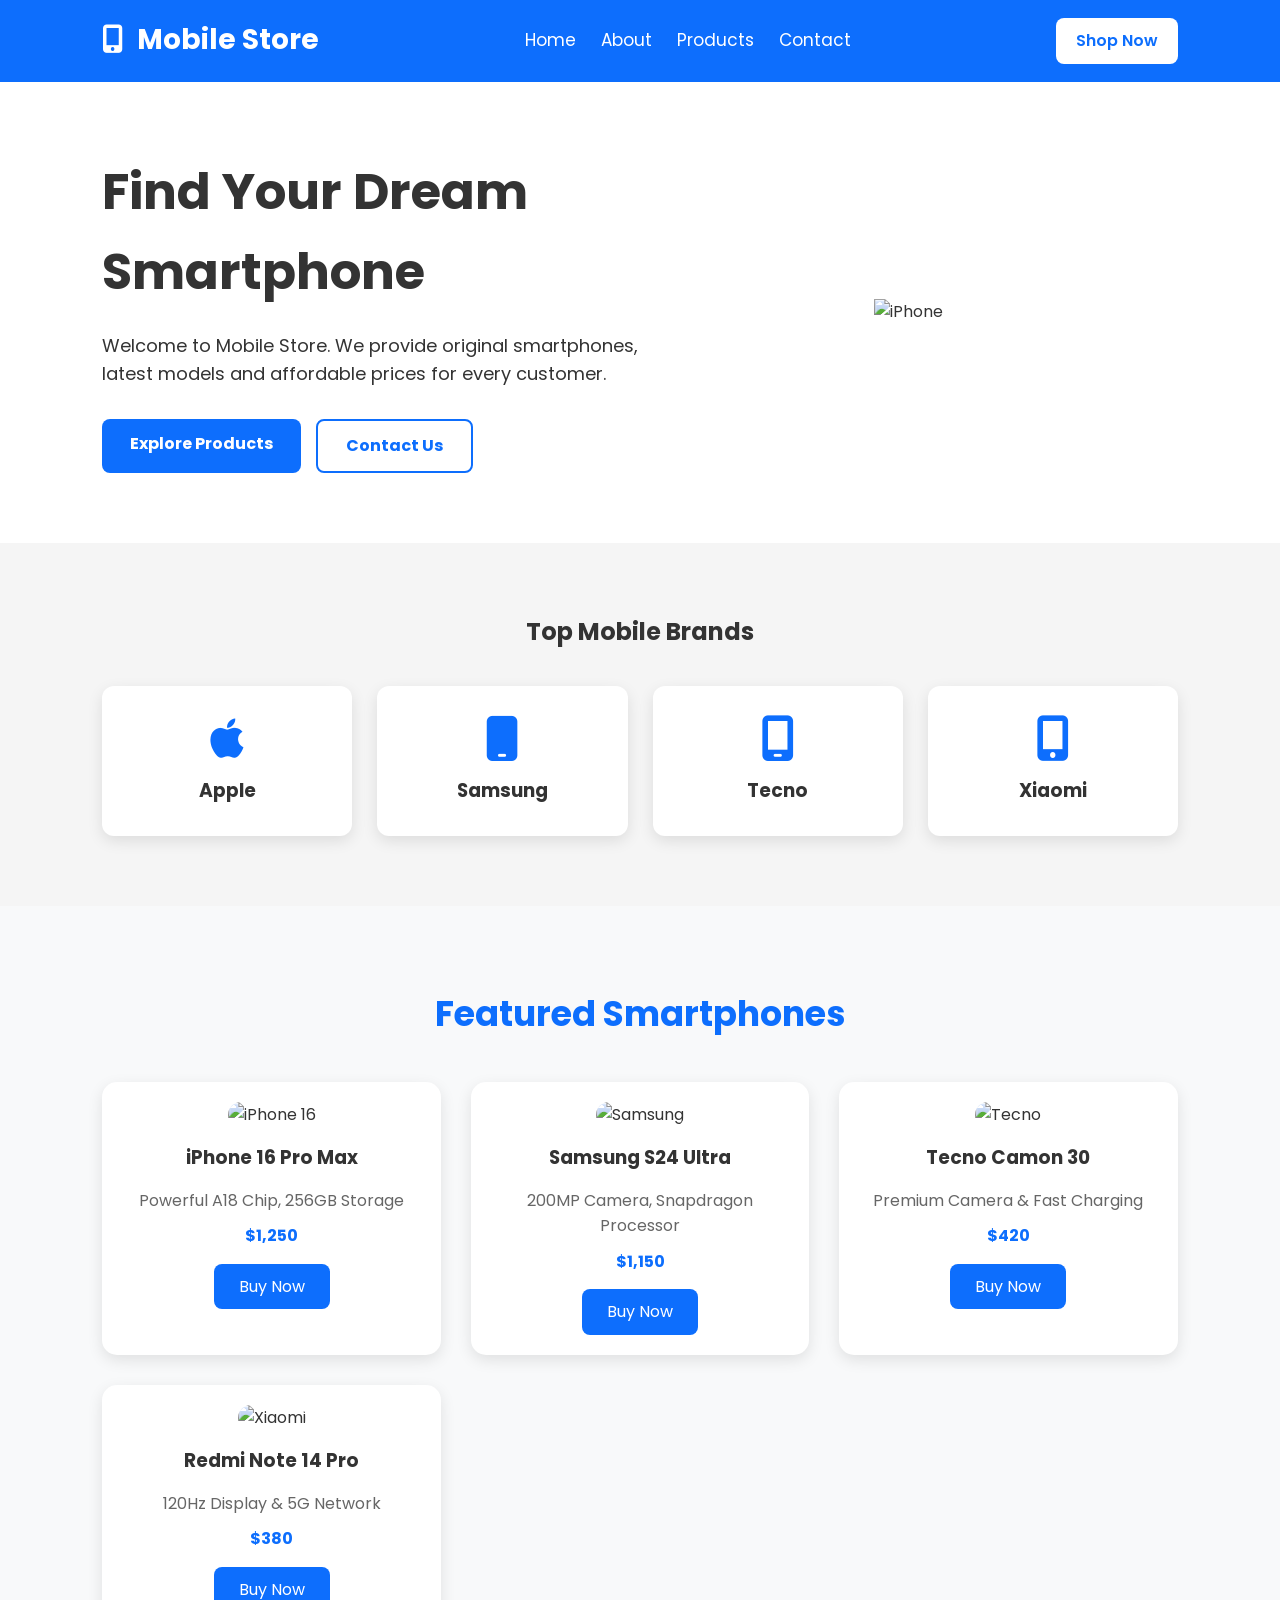
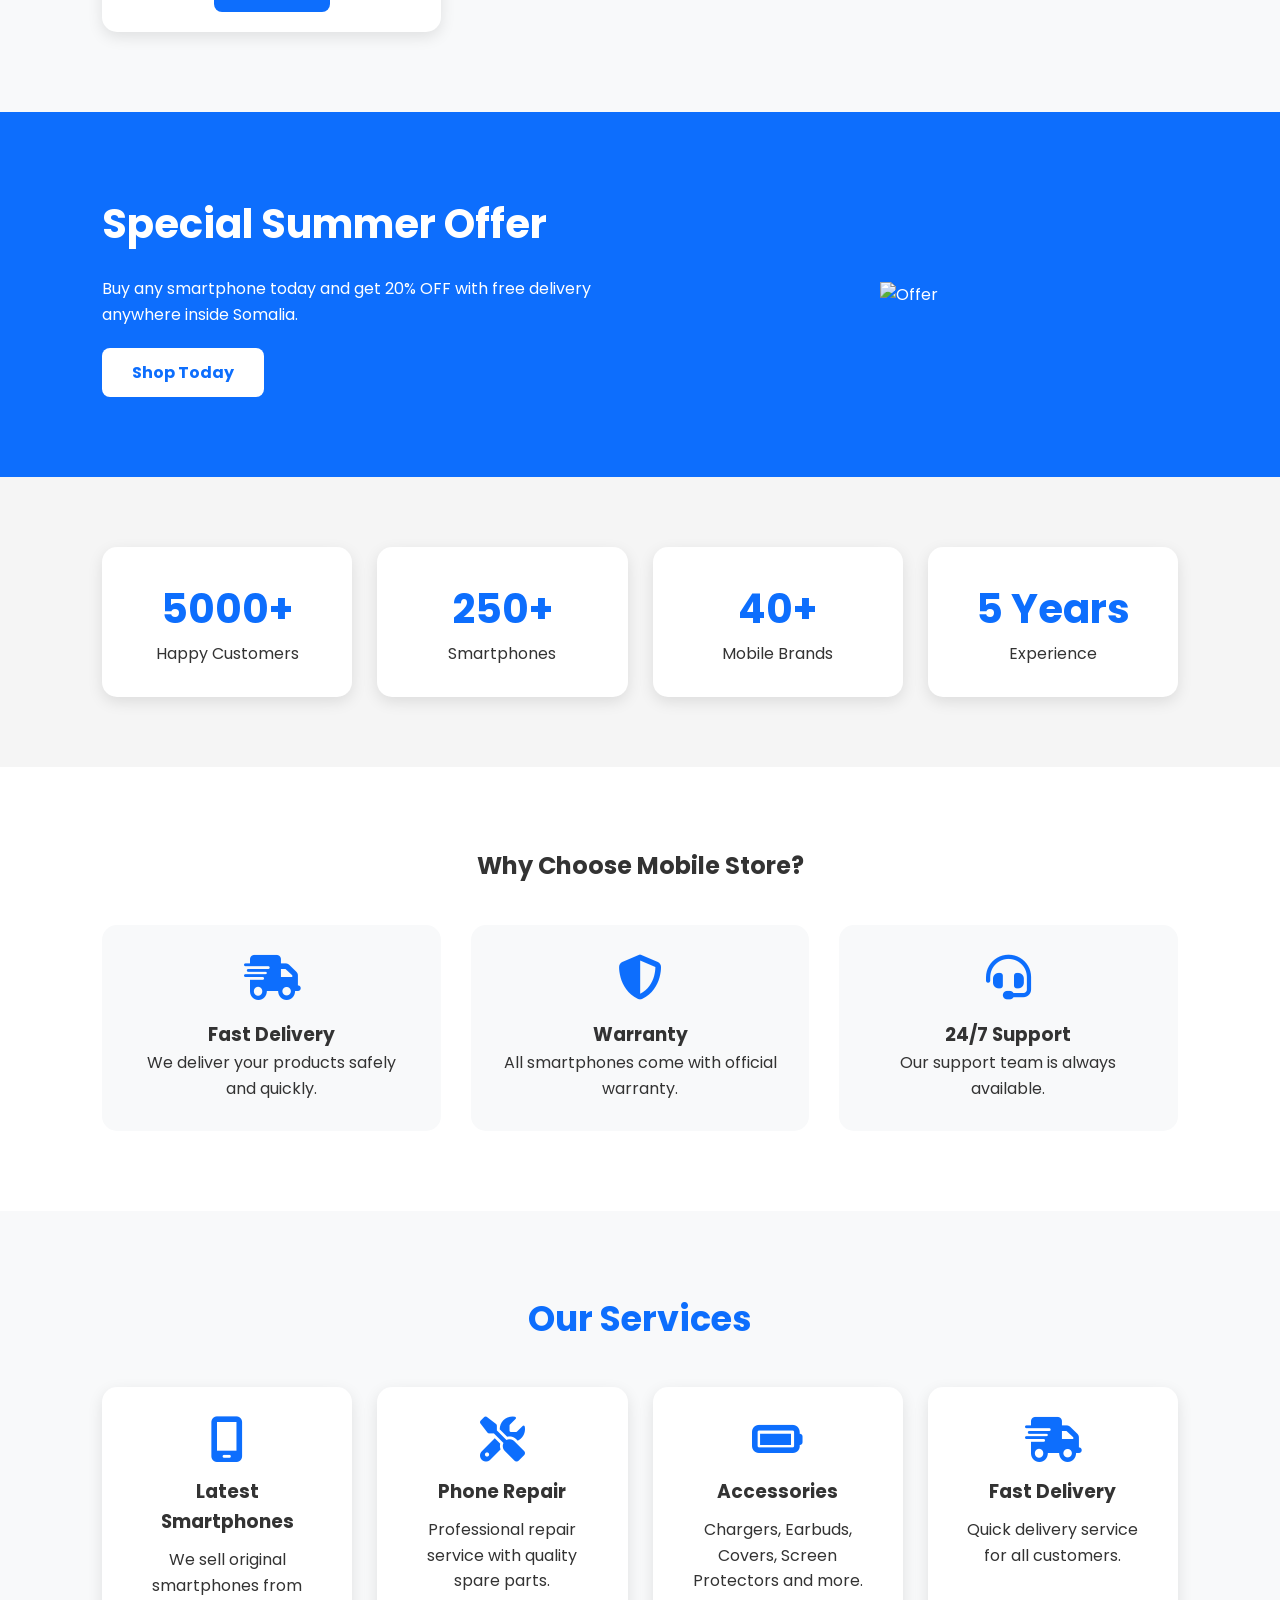
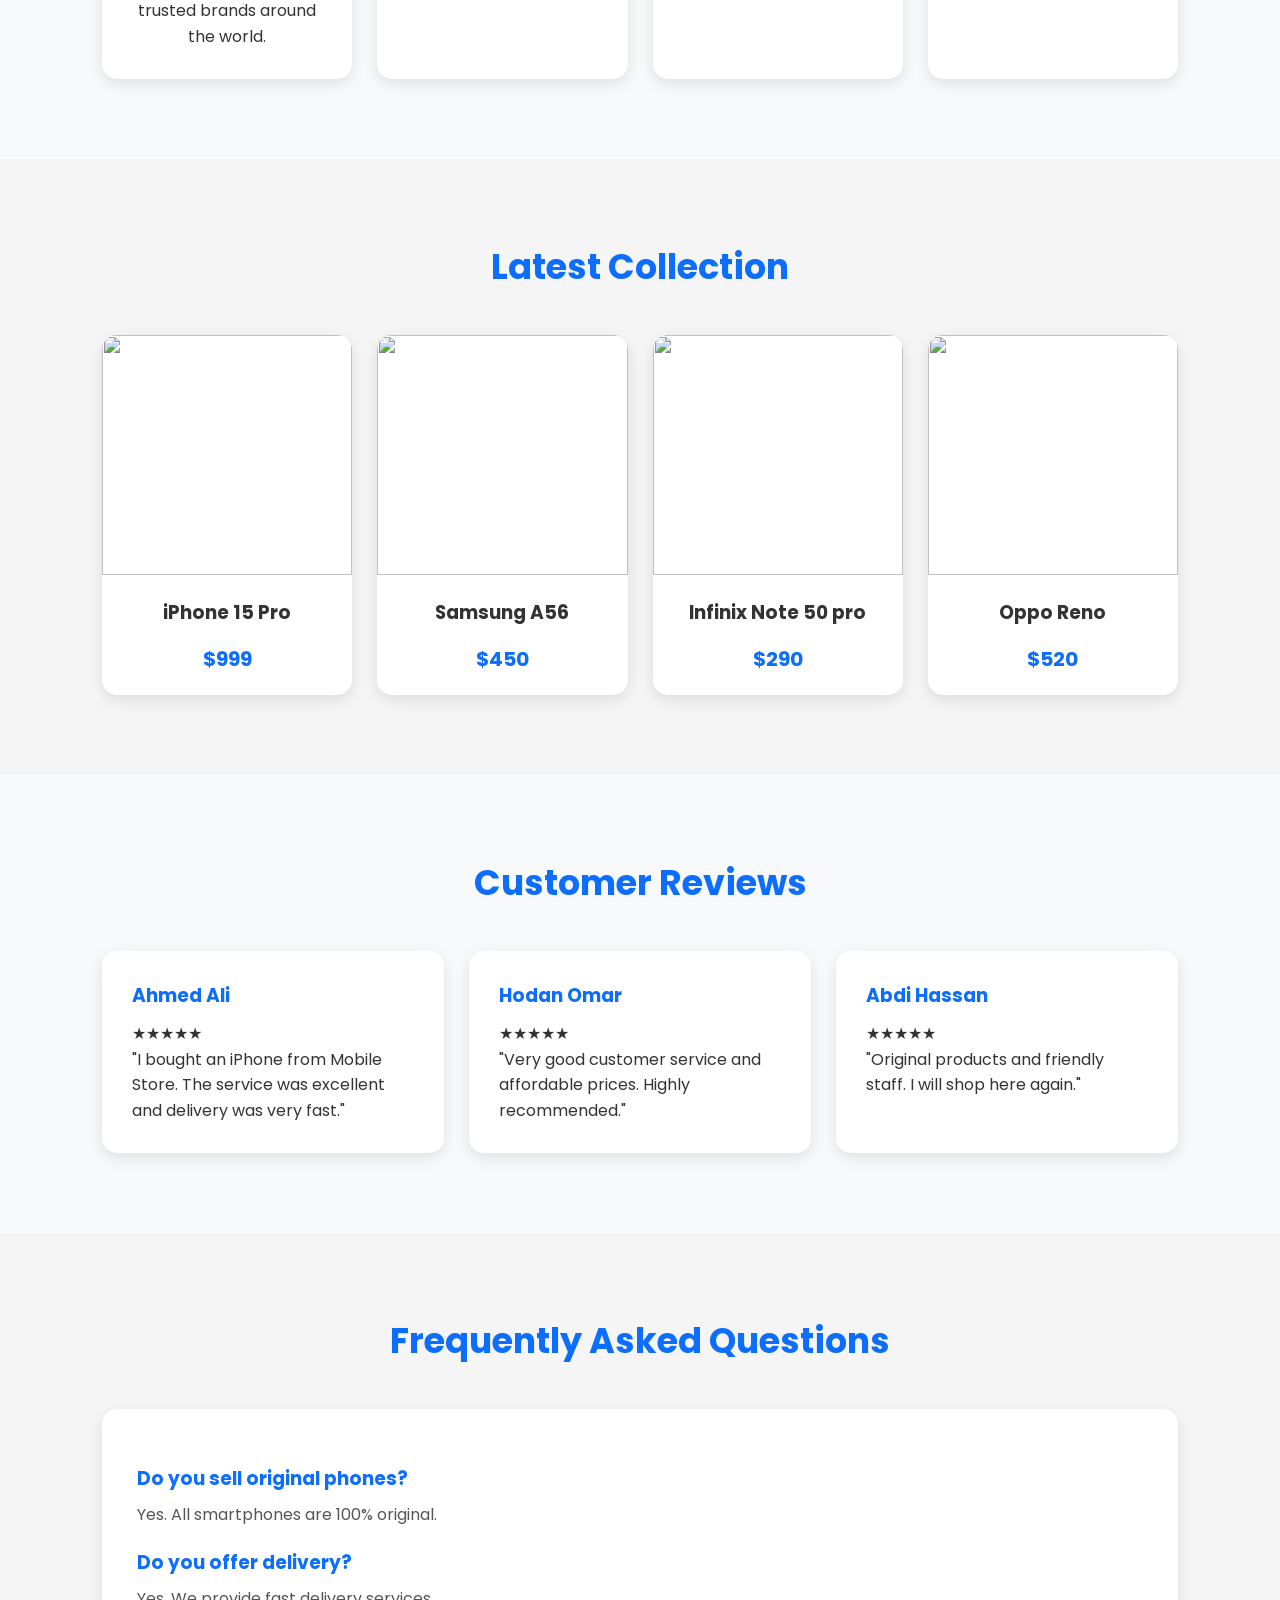
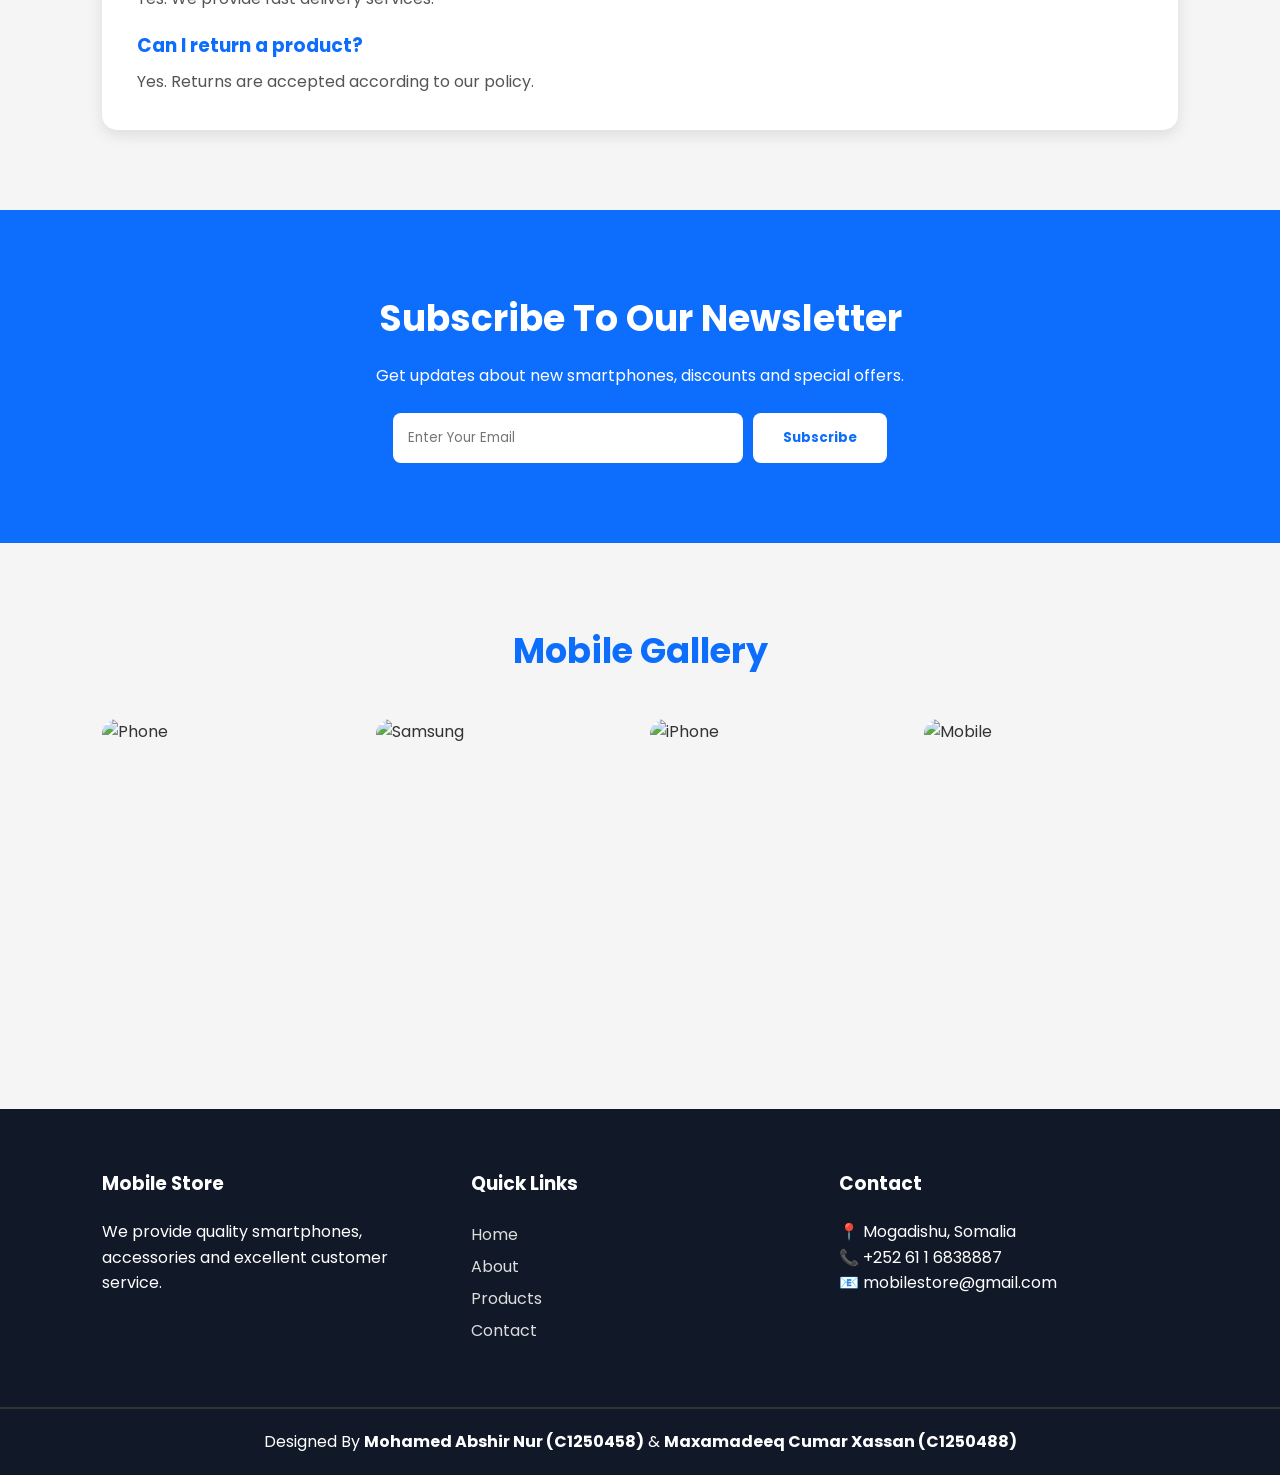
==== commit cb2c1a7e: "Update index.html" ====
--- a/index.html
+++ b/index.html
@@ -27,6 +27,7 @@
 
 <ul class="nav-links">
 <li><a href="index.html" class="active">Home</a></li>
+<li><a href="about.html">About</a></li>
 <li><a href="product.html">Products</a></li>
 <li><a href="contact.html">Contact</a></li>
 </ul>
@@ -452,6 +453,7 @@
 <h3>Quick Links</h3>
 
 <a href="index.html">Home</a><br>
+<a href="about.html">About</a><br>
 <a href="product.html">Products</a><br>
 <a href="contact.html">Contact</a>
 
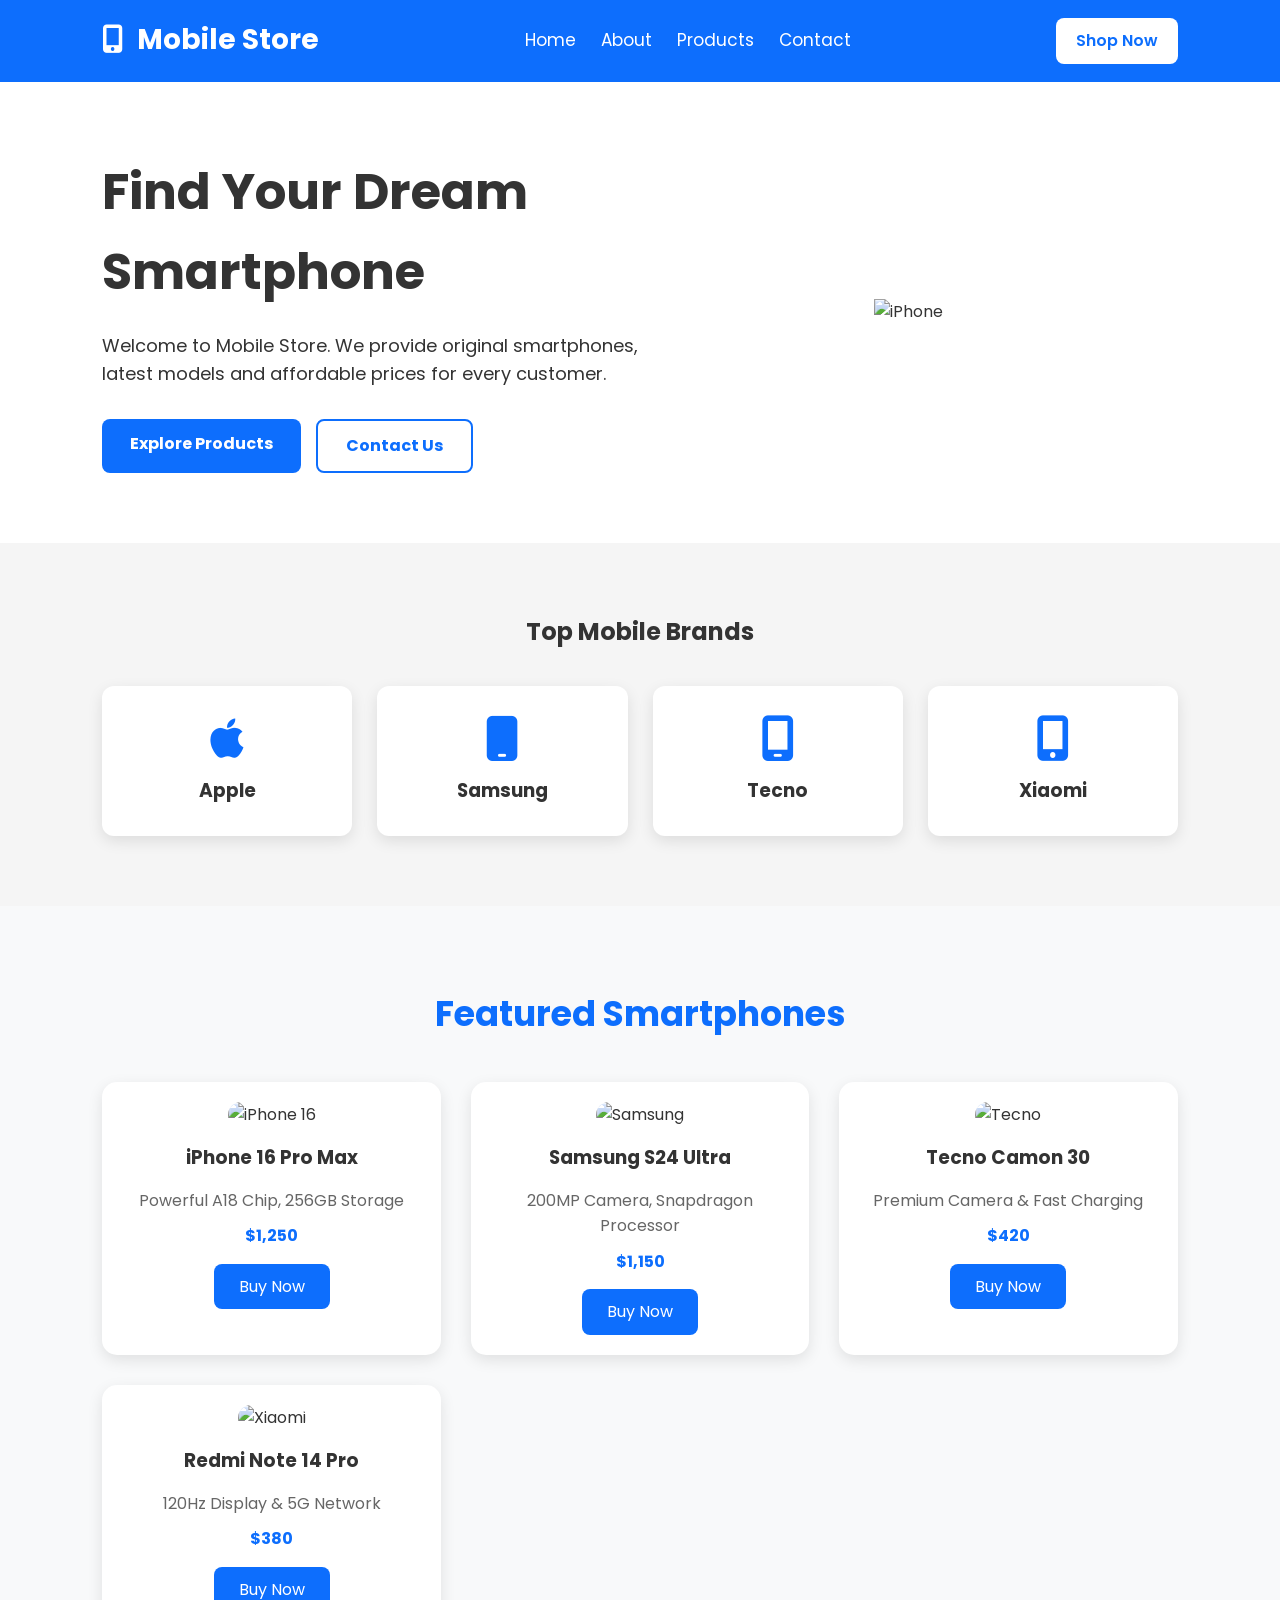
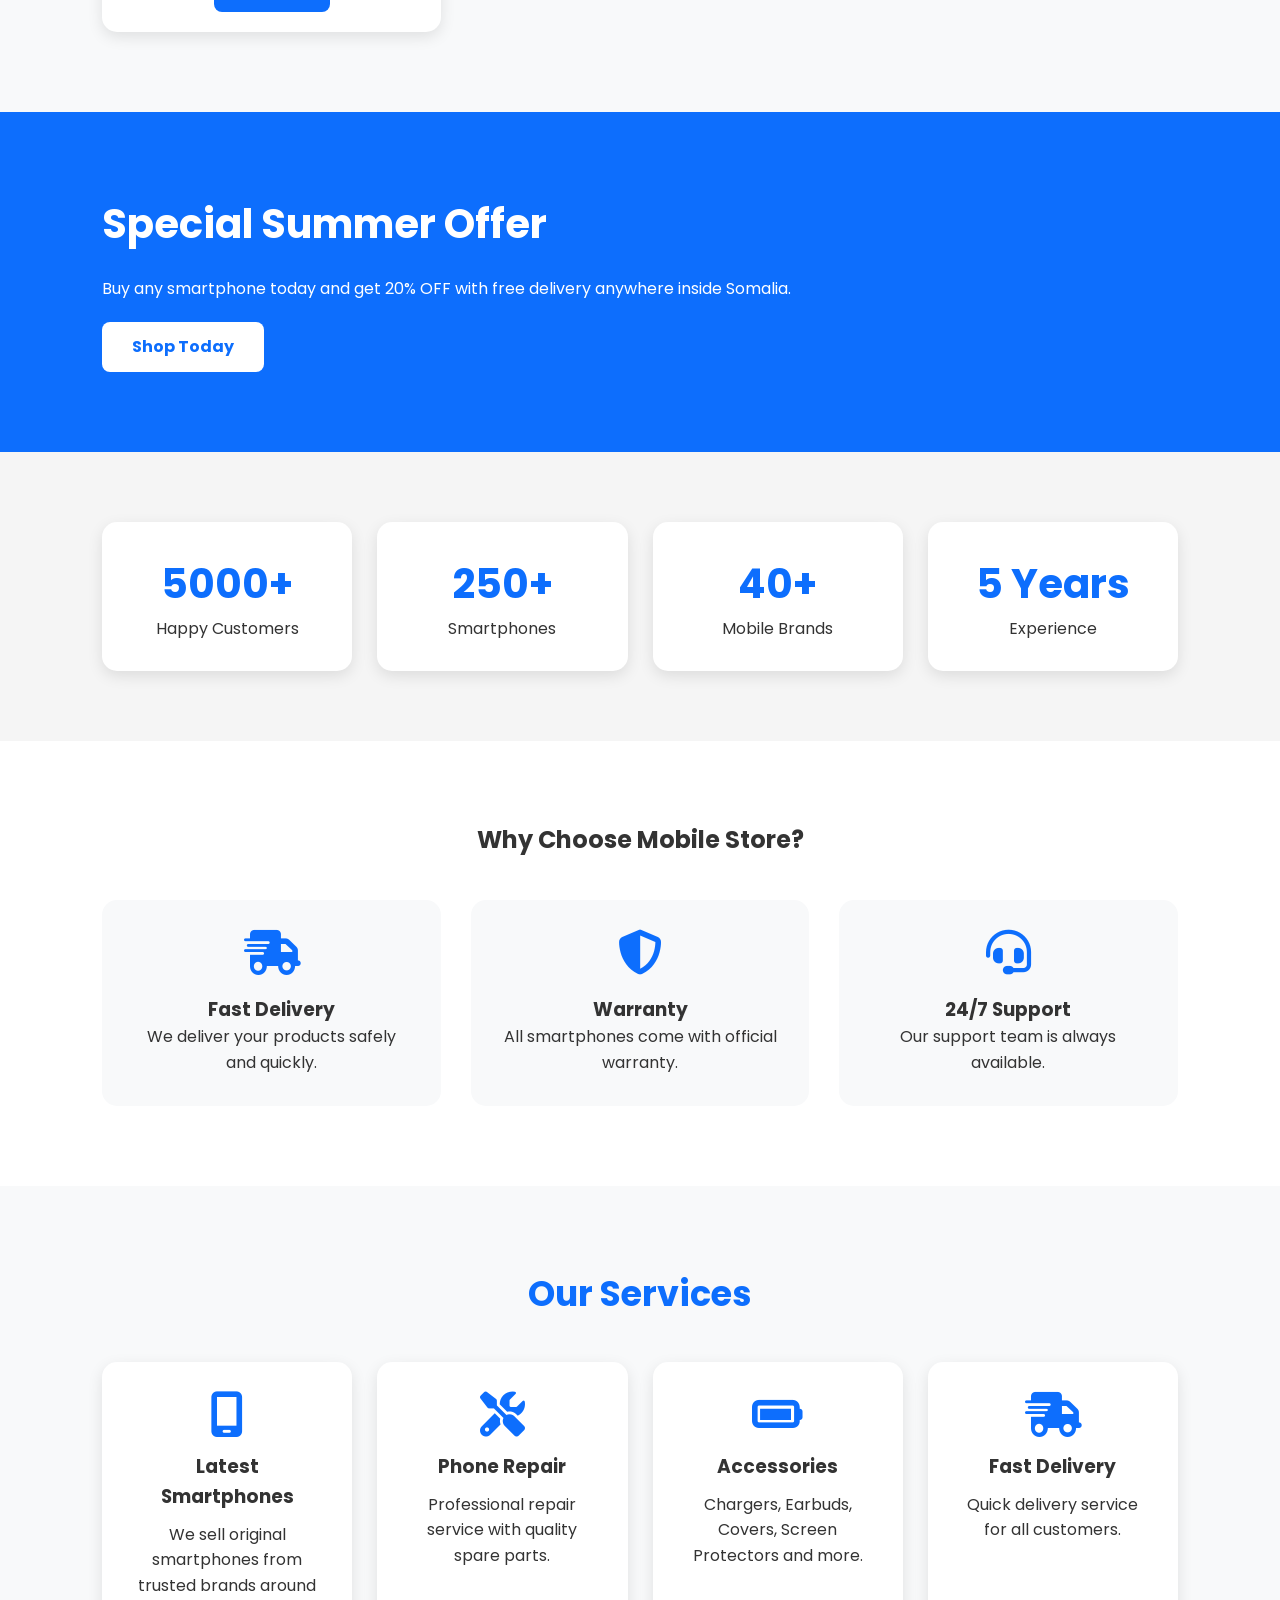
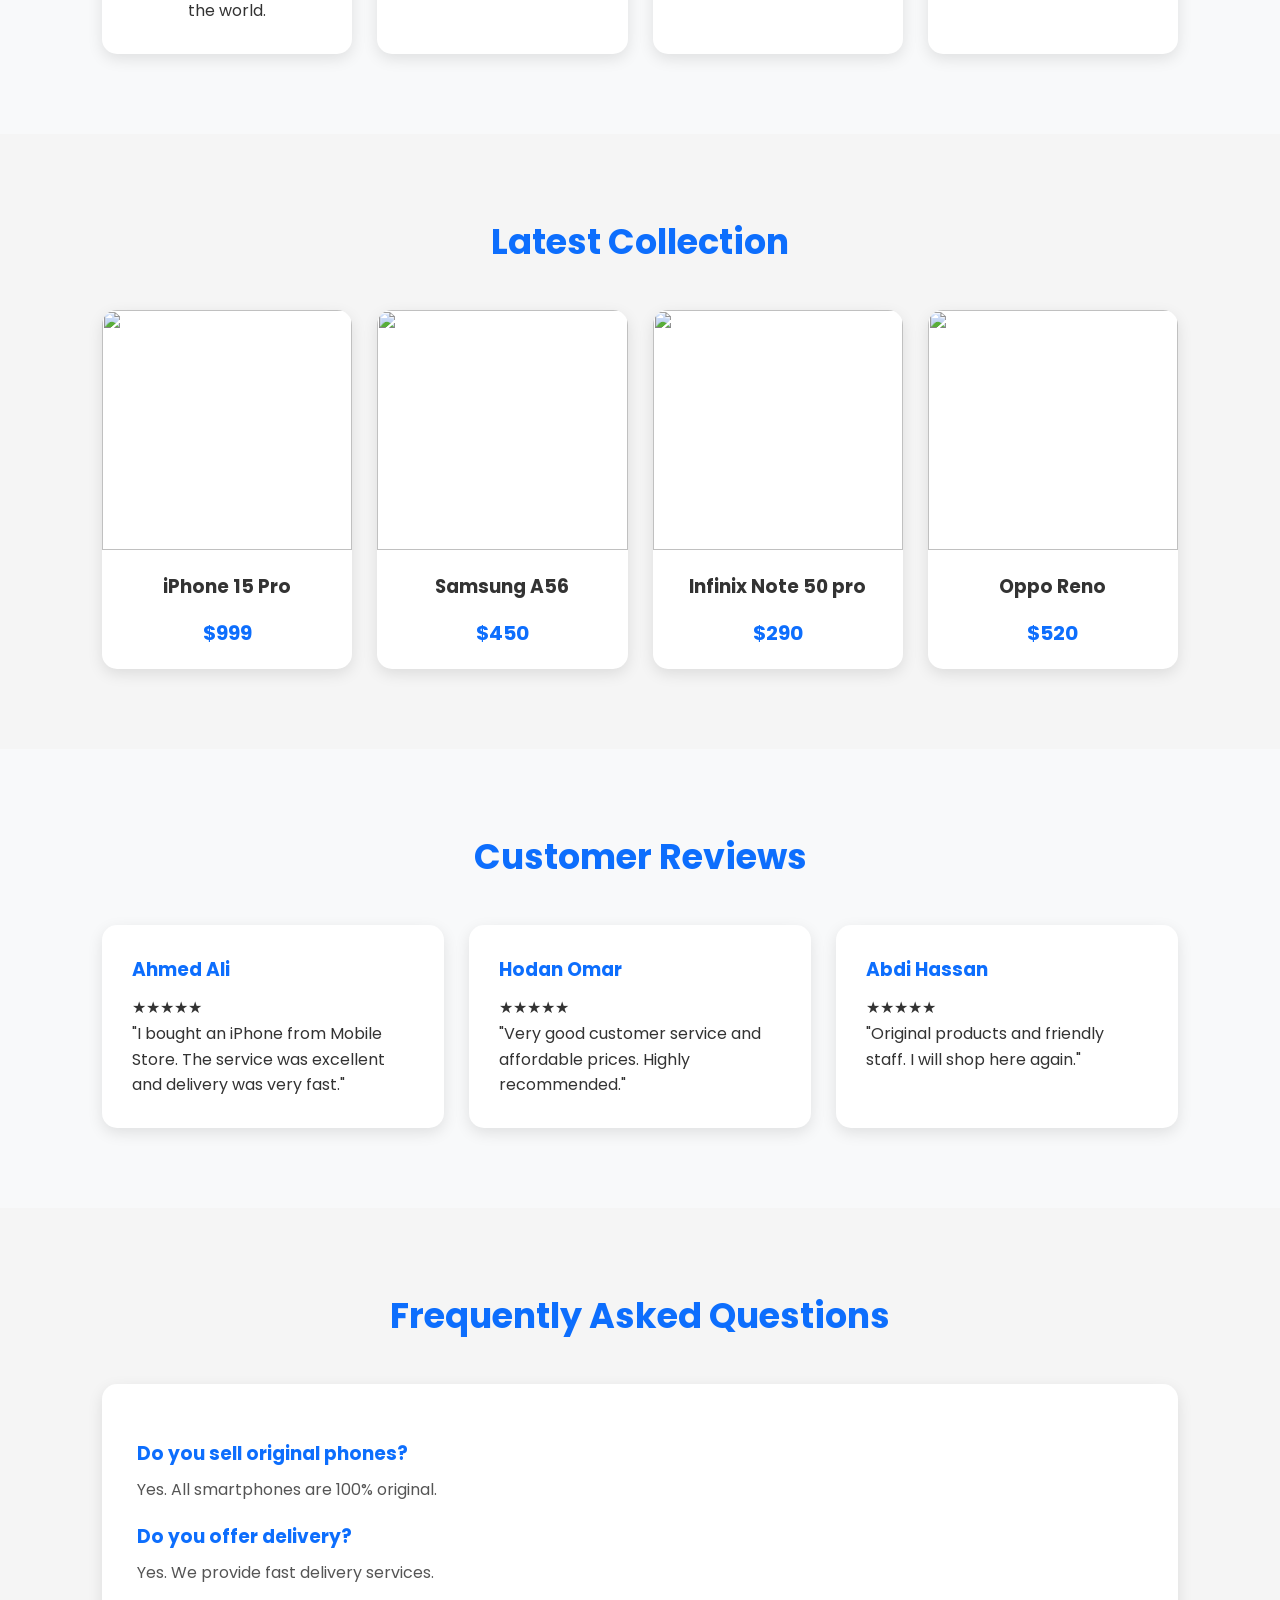
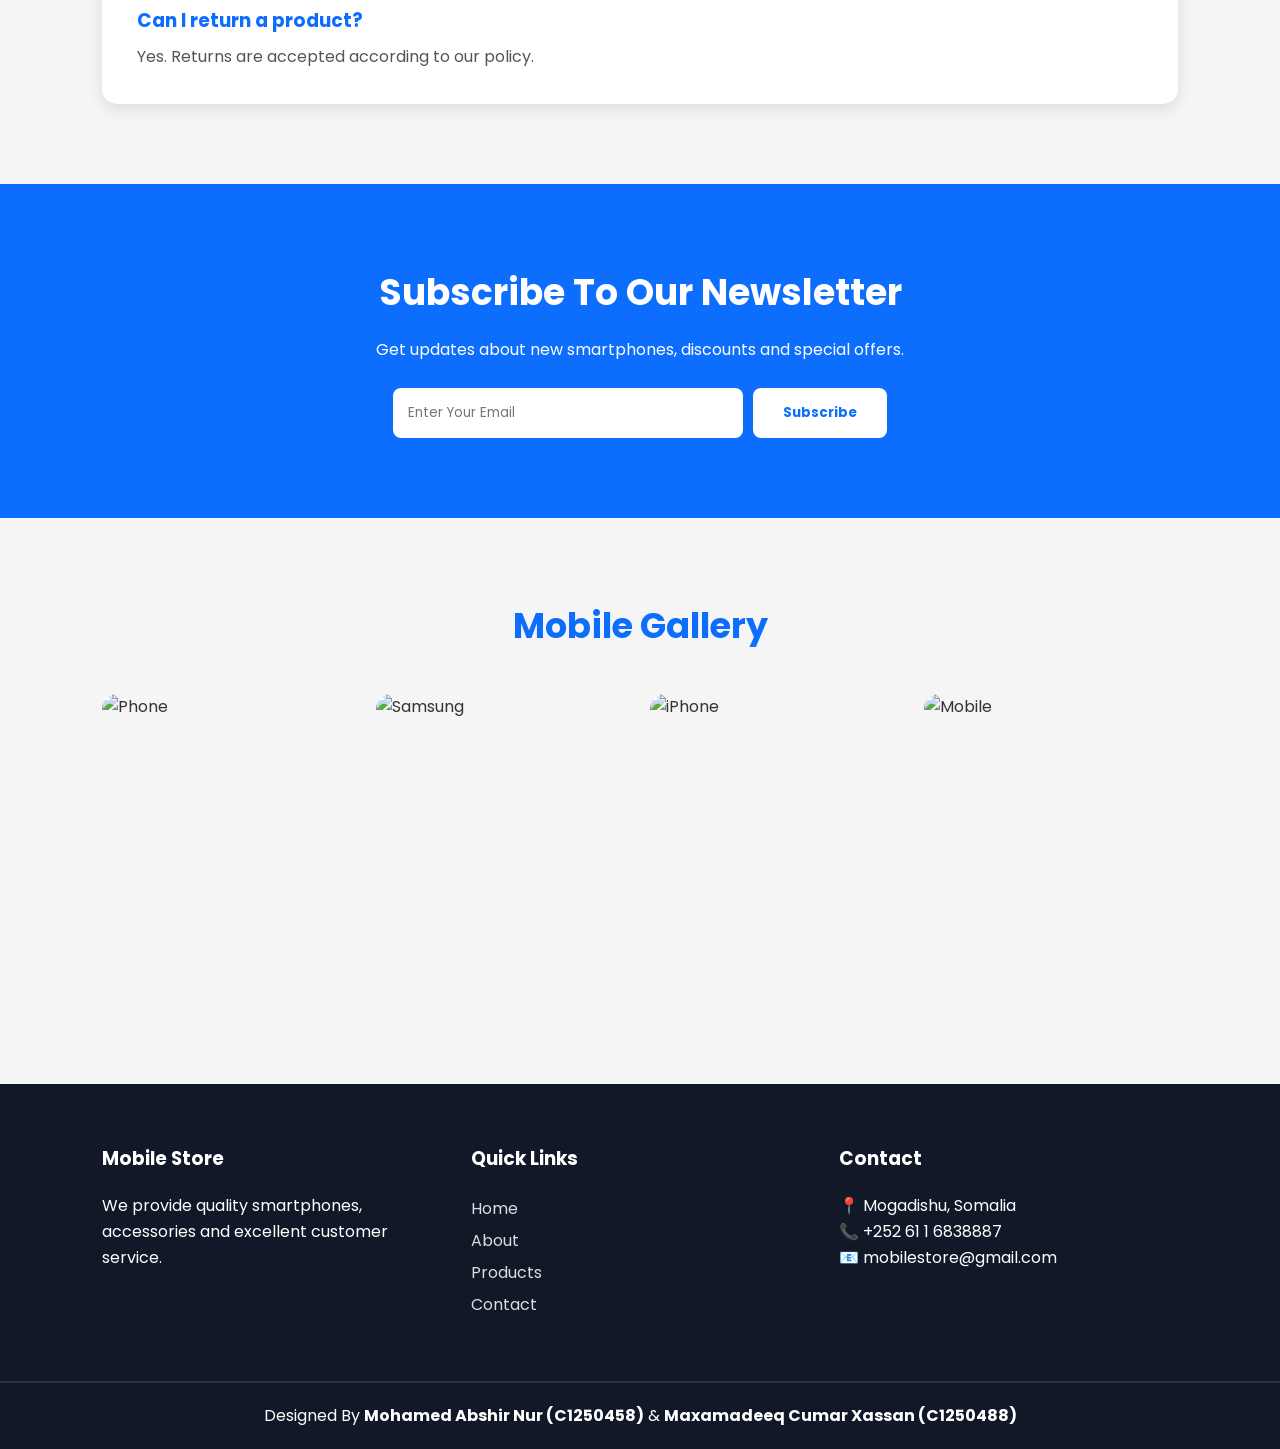
==== commit 7717ff84: "Fix HTML structure and formatting" ====
--- a/index.html
+++ b/index.html
@@ -171,12 +171,6 @@
 
 </div>
 
-<div class="offer-image">
-
-<img src="images/offer-phone.png" alt="Offer">
-
-</div>
-
 </section>
 
 <!-- Statistics -->
